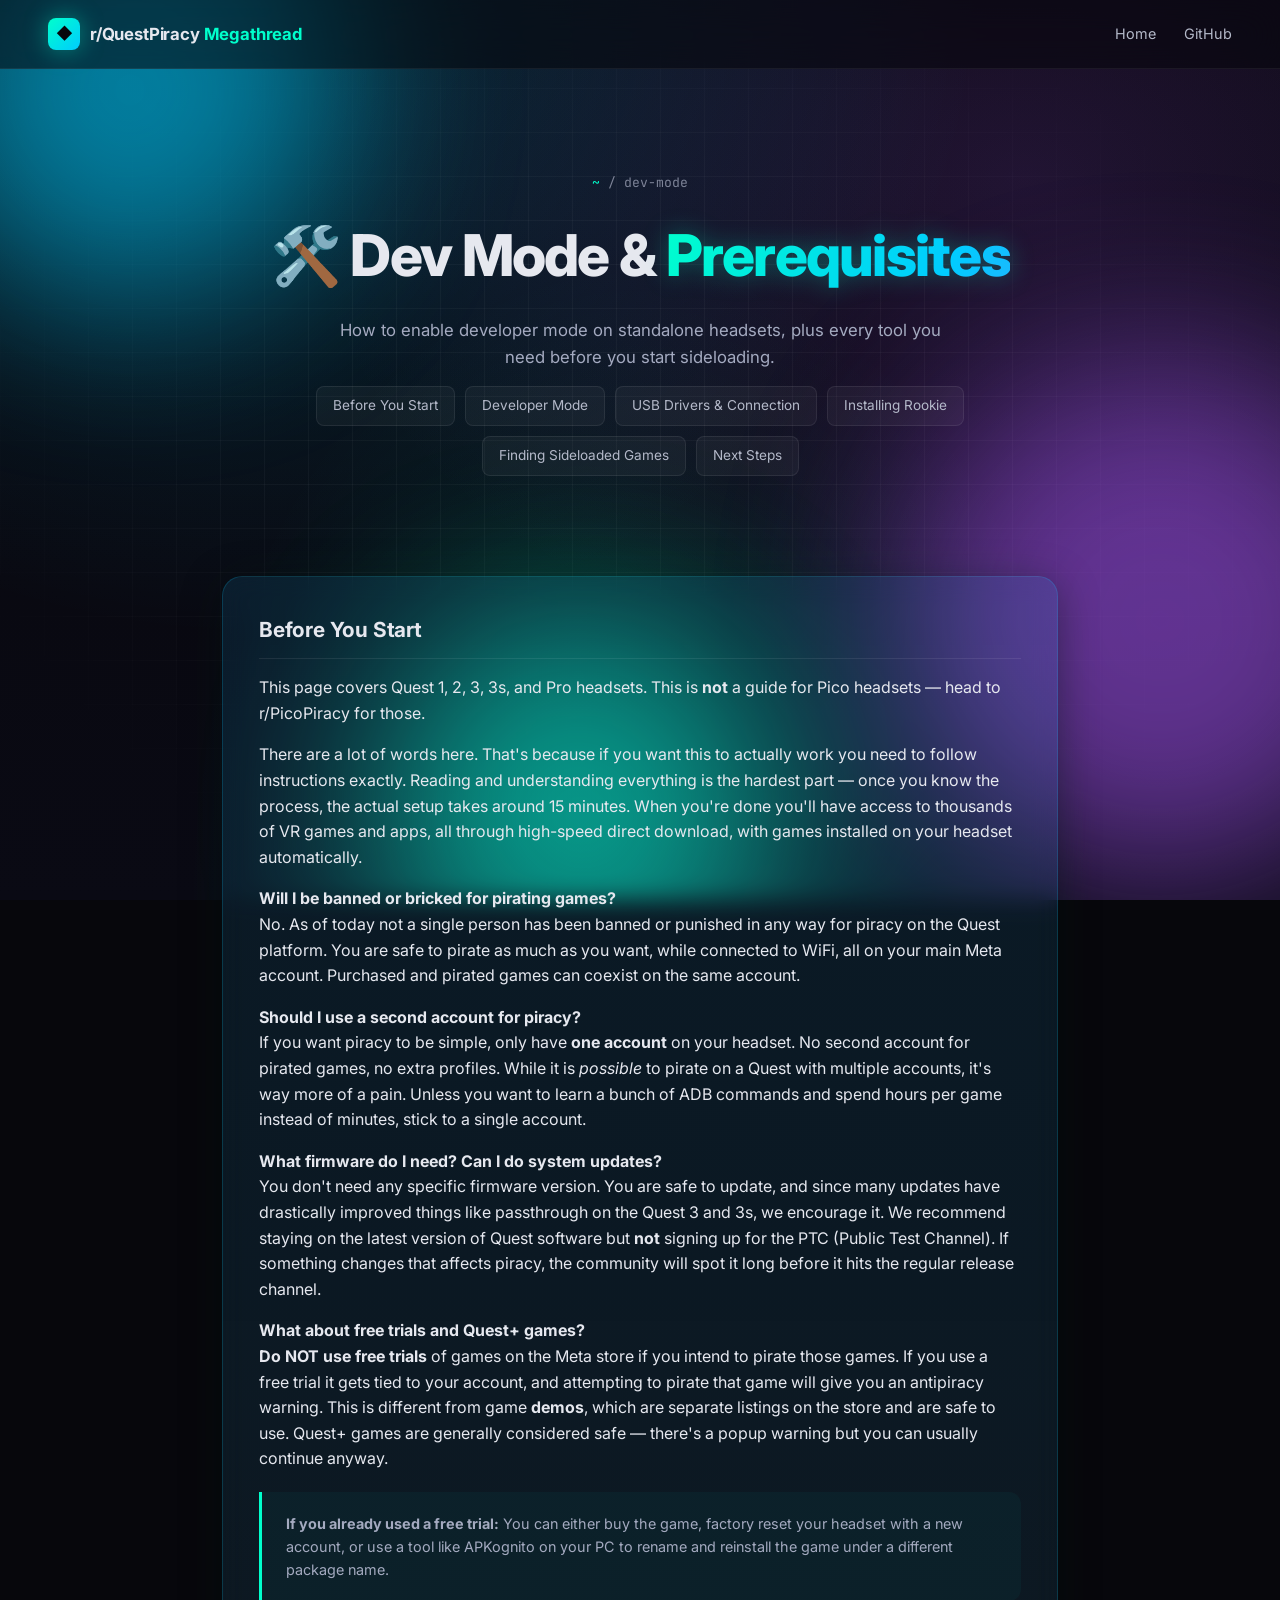
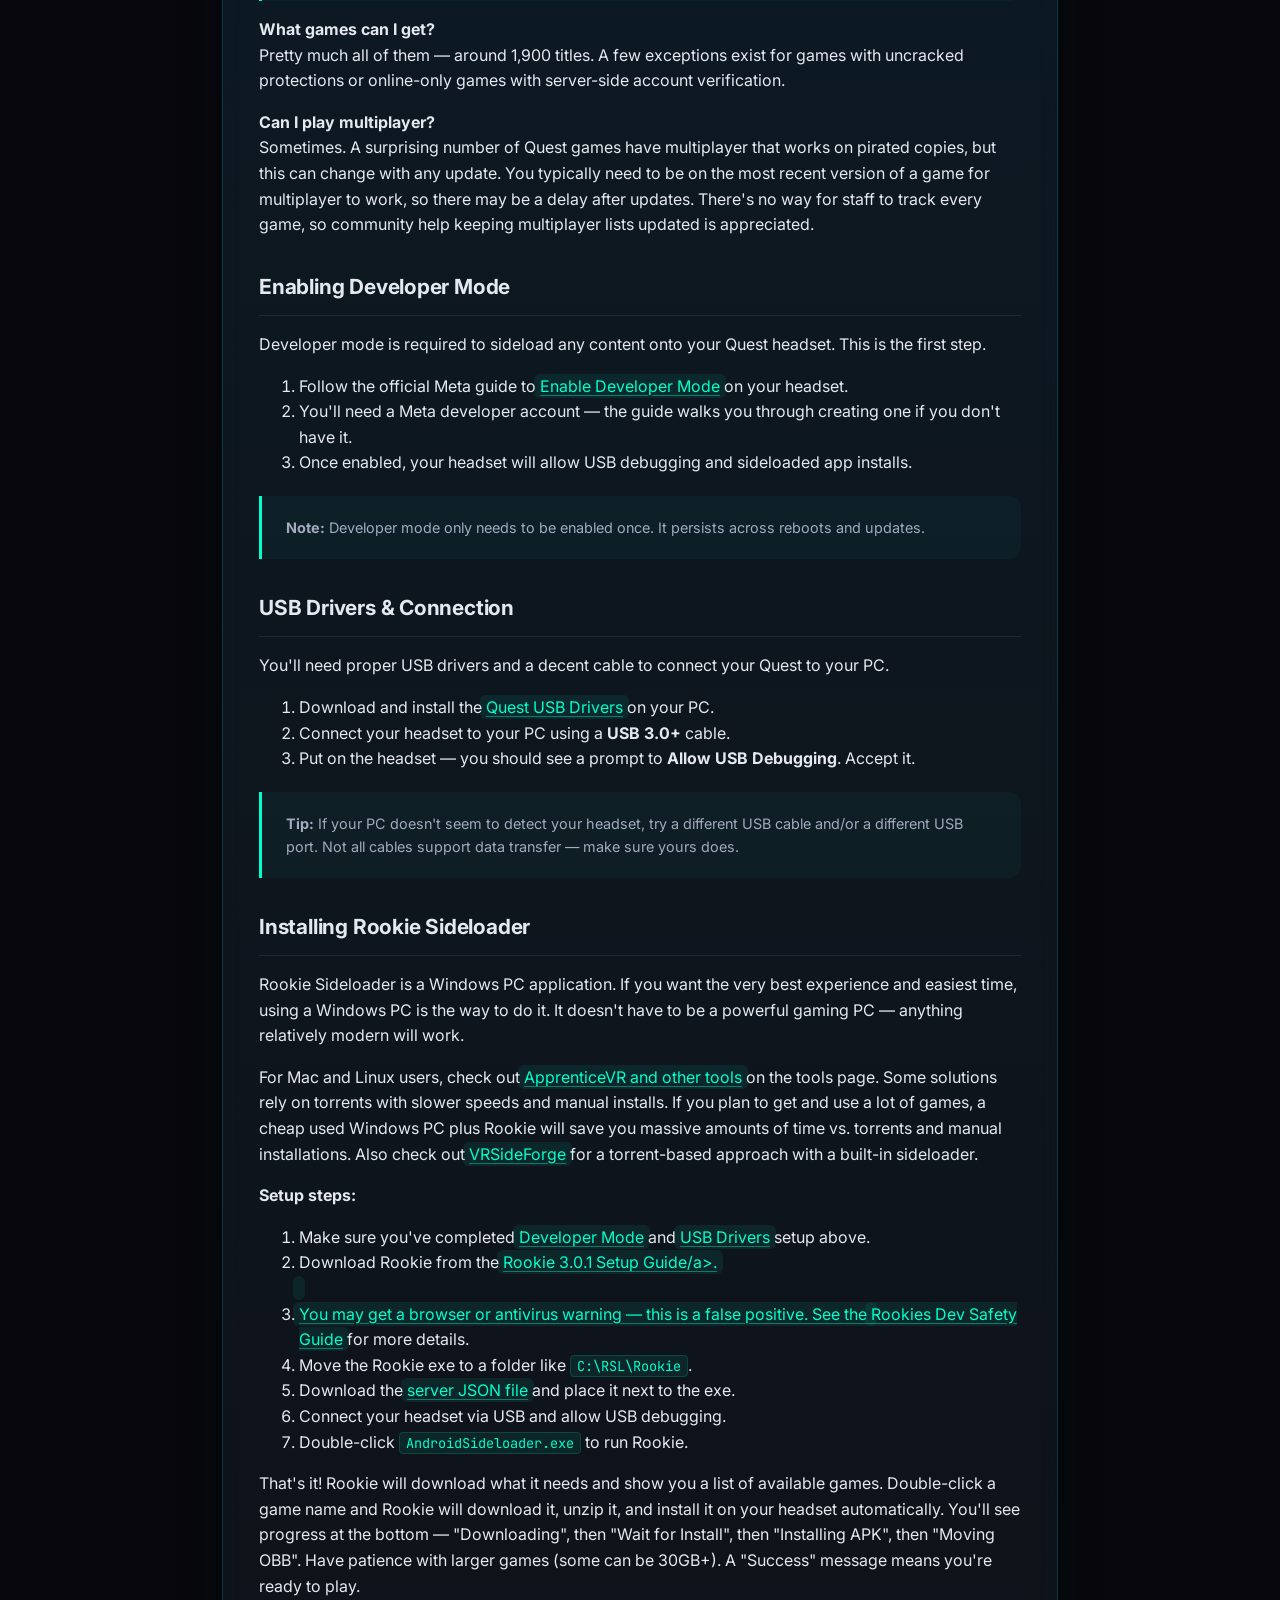
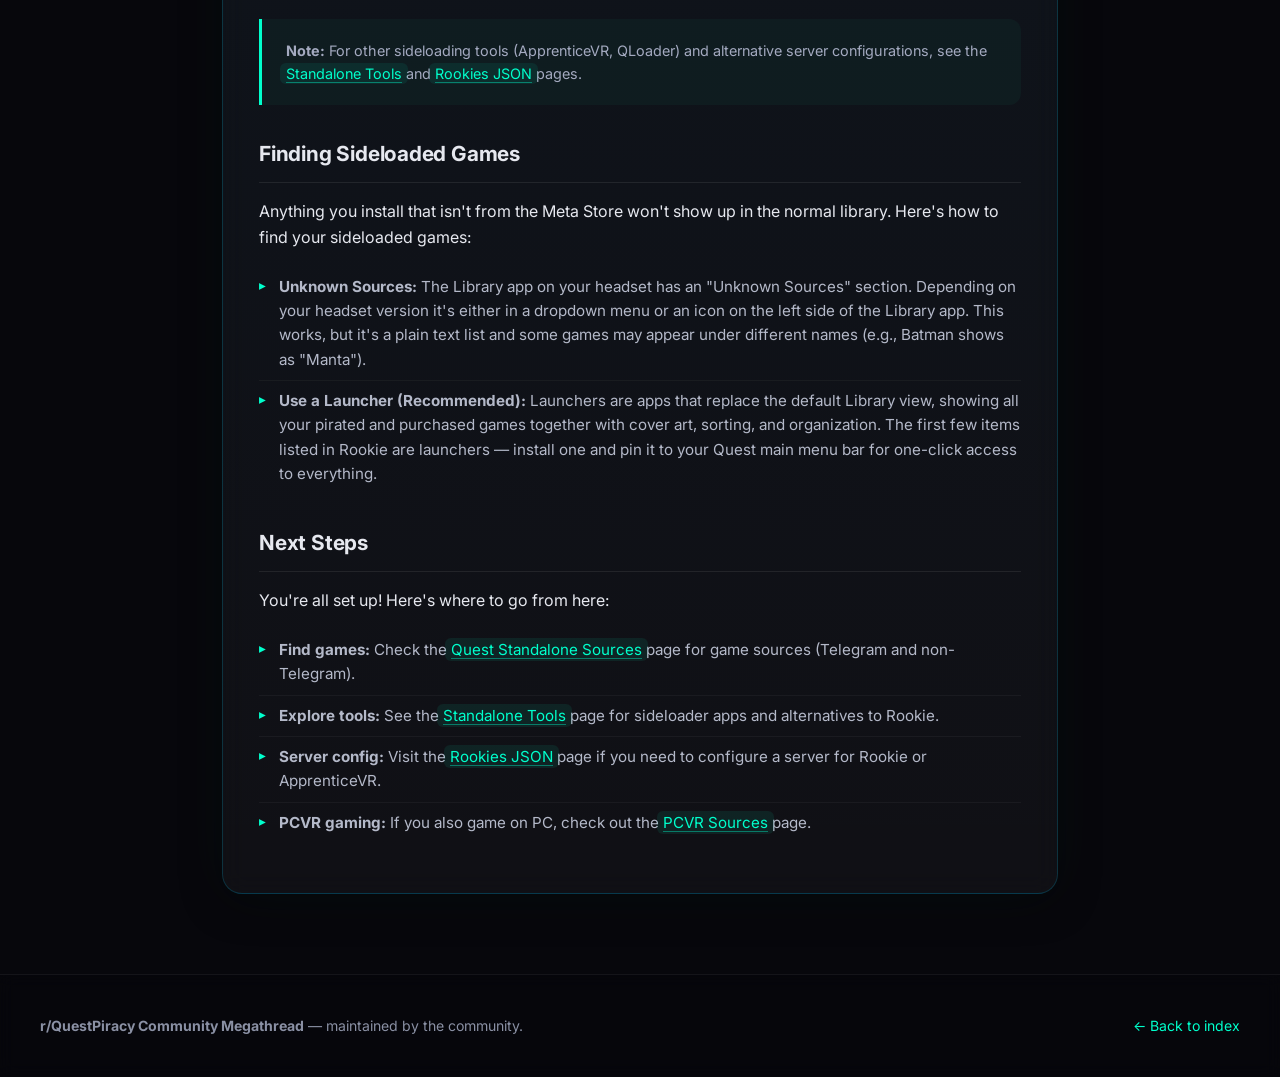
==== pages/dev-mode.html @ 746829e8 "Update download links and instructions for Rookie" ====
<!DOCTYPE html>
<html lang="en">
<head>
    <meta charset="UTF-8">
    <meta name="viewport" content="width=device-width, initial-scale=1.0">
    <title>Dev Mode &amp; Prerequisites · r/QuestPiracy Community Megathread</title>
    <link rel="icon" type="image/x-icon" href="../assets/images/favicon.ico">
    <link rel="apple-touch-icon" href="../assets/images/logo.png">
    <link href="https://fonts.googleapis.com/css2?family=Inter:wght@300;400;500;600;700;800&family=JetBrains+Mono:wght@400;600&display=swap" rel="stylesheet">
    <link rel="stylesheet" href="../assets/css/style.css">
</head>
<body>

<div class="bg-gradient"></div>
<div class="bg-grid"></div>
<div class="bg-orbs">
    <div class="orb orb-1"></div>
    <div class="orb orb-2"></div>
    <div class="orb orb-3"></div>
</div>

<nav class="navbar">
    <a href="../index.html" class="brand">
        <span class="brand-icon">◆</span>
        <span class="brand-text">r/QuestPiracy <span class="brand-accent">Megathread</span></span>
    </a>
    <div class="nav-links">
        <a href="../index.html">Home</a>
        <a href="https://github.com/KaladinDMP/QP-Megathread" target="_blank" rel="noopener">GitHub</a>
    </div>
</nav>

<header class="page-hero">
    <div class="breadcrumb"><a href="../index.html">~</a> / dev-mode</div>
    <h1>🛠️ Dev Mode &amp; <span class="gradient-text">Prerequisites</span></h1>
    <p>How to enable developer mode on standalone headsets, plus every tool you need before you start sideloading.</p>
    <div class="subnav">
        <a href="#before-you-start">Before You Start</a>
        <a href="#developer-mode">Developer Mode</a>
        <a href="#usb-drivers">USB Drivers &amp; Connection</a>
        <a href="#install-rookie">Installing Rookie</a>
        <a href="#finding-games">Finding Sideloaded Games</a>
        <a href="#next-steps">Next Steps</a>
    </div>
</header>

<div class="content-pill-wrap">
    <div class="content-pill">

        <section id="before-you-start">
            <h3>Before You Start</h3>

            <p>This page covers Quest 1, 2, 3, 3s, and Pro headsets. This is <strong>not</strong> a guide for Pico headsets &mdash; head to r/PicoPiracy for those.</p>

            <p>There are a lot of words here. That's because if you want this to actually work you need to follow instructions exactly. Reading and understanding everything is the hardest part &mdash; once you know the process, the actual setup takes around 15 minutes. When you're done you'll have access to thousands of VR games and apps, all through high-speed direct download, with games installed on your headset automatically.</p>

            <p><strong>Will I be banned or bricked for pirating games?</strong><br>
            No. As of today not a single person has been banned or punished in any way for piracy on the Quest platform. You are safe to pirate as much as you want, while connected to WiFi, all on your main Meta account. Purchased and pirated games can coexist on the same account.</p>

            <p><strong>Should I use a second account for piracy?</strong><br>
            If you want piracy to be simple, only have <strong>one account</strong> on your headset. No second account for pirated games, no extra profiles. While it is <em>possible</em> to pirate on a Quest with multiple accounts, it's way more of a pain. Unless you want to learn a bunch of ADB commands and spend hours per game instead of minutes, stick to a single account.</p>

            <p><strong>What firmware do I need? Can I do system updates?</strong><br>
            You don't need any specific firmware version. You are safe to update, and since many updates have drastically improved things like passthrough on the Quest 3 and 3s, we encourage it. We recommend staying on the latest version of Quest software but <strong>not</strong> signing up for the PTC (Public Test Channel). If something changes that affects piracy, the community will spot it long before it hits the regular release channel.</p>

            <p><strong>What about free trials and Quest+ games?</strong><br>
            <strong>Do NOT use free trials</strong> of games on the Meta store if you intend to pirate those games. If you use a free trial it gets tied to your account, and attempting to pirate that game will give you an antipiracy warning. This is different from game <strong>demos</strong>, which are separate listings on the store and are safe to use. Quest+ games are generally considered safe &mdash; there's a popup warning but you can usually continue anyway.</p>

            <blockquote>
                <p><strong>If you already used a free trial:</strong> You can either buy the game, factory reset your headset with a new account, or use a tool like APKognito on your PC to rename and reinstall the game under a different package name.</p>
            </blockquote>

            <p><strong>What games can I get?</strong><br>
            Pretty much all of them &mdash; around 1,900 titles. A few exceptions exist for games with uncracked protections or online-only games with server-side account verification.</p>

            <p><strong>Can I play multiplayer?</strong><br>
            Sometimes. A surprising number of Quest games have multiplayer that works on pirated copies, but this can change with any update. You typically need to be on the most recent version of a game for multiplayer to work, so there may be a delay after updates. There's no way for staff to track every game, so community help keeping multiplayer lists updated is appreciated.</p>
        </section>

        <section id="developer-mode">
            <h3>Enabling Developer Mode</h3>

            <p>Developer mode is required to sideload any content onto your Quest headset. This is the first step.</p>

            <ol>
                <li>Follow the official Meta guide to <a href="https://developers.meta.com/horizon/documentation/android-apps/enable-developer-mode/" target="_blank" rel="noopener">Enable Developer Mode</a> on your headset.</li>
                <li>You'll need a Meta developer account &mdash; the guide walks you through creating one if you don't have it.</li>
                <li>Once enabled, your headset will allow USB debugging and sideloaded app installs.</li>
            </ol>

            <blockquote>
                <p><strong>Note:</strong> Developer mode only needs to be enabled once. It persists across reboots and updates.</p>
            </blockquote>
        </section>

        <section id="usb-drivers">
            <h3>USB Drivers &amp; Connection</h3>

            <p>You'll need proper USB drivers and a decent cable to connect your Quest to your PC.</p>

            <ol>
                <li>Download and install the <a href="https://developers.meta.com/horizon/downloads/package/oculus-adb-drivers/" target="_blank" rel="noopener">Quest USB Drivers</a> on your PC.</li>
                <li>Connect your headset to your PC using a <strong>USB 3.0+</strong> cable.</li>
                <li>Put on the headset &mdash; you should see a prompt to <strong>Allow USB Debugging</strong>. Accept it.</li>
            </ol>

            <blockquote>
                <p><strong>Tip:</strong> If your PC doesn't seem to detect your headset, try a different USB cable and/or a different USB port. Not all cables support data transfer &mdash; make sure yours does.</p>
            </blockquote>
        </section>

        <section id="install-rookie">
            <h3>Installing Rookie Sideloader</h3>

            <p>Rookie Sideloader is a Windows PC application. If you want the very best experience and easiest time, using a Windows PC is the way to do it. It doesn't have to be a powerful gaming PC &mdash; anything relatively modern will work.</p>

            <p>For Mac and Linux users, check out <a href="tools.html#standalone">ApprenticeVR and other tools</a> on the tools page. Some solutions rely on torrents with slower speeds and manual installs. If you plan to get and use a lot of games, a cheap used Windows PC plus Rookie will save you massive amounts of time vs. torrents and manual installations. Also check out <a href="https://github.com/yGuilhermy/VRSideForge" target="_blank" rel="noopener">VRSideForge</a> for a torrent-based approach with a built-in sideloader.</p>

            <p><strong>Setup steps:</strong></p>

            <ol>
                <li>Make sure you've completed <a href="#developer-mode">Developer Mode</a> and <a href="#usb-drivers">USB Drivers</a> setup above.</li>
                <li>Download Rookie from the <a href="https://github.com/CrazyScamp/Rookie-Sideloader-Setup/raw/main/AndroidSideloader.exe" target="_blank" rel="noopener">Rookie 3.0.1 Setup Guide/a>.</li>
                <li>You may get a browser or antivirus warning &mdash; this is a false positive. See the <a href="https://www.reddit.com/r/QuestPiracy/comments/1h94dhs/clarification_regarding_rookies_malware_detection/" target="_blank" rel="noopener">Rookies Dev Safety Guide</a> for more details.</li>
                <li>Move the Rookie exe to a folder like <code>C:\RSL\Rookie</code>.</li>
                <li>Download the <a href="https://github.com/CrazyScamp/Rookie-3.0.1-Setup/releases/download/Rookie/vrp-public.json" target="_blank" rel="noopener">server JSON file</a> and place it next to the exe.</li>
                <li>Connect your headset via USB and allow USB debugging.</li>
                <li>Double-click <code>AndroidSideloader.exe</code> to run Rookie.</li>
            </ol>

            <p>That's it! Rookie will download what it needs and show you a list of available games. Double-click a game name and Rookie will download it, unzip it, and install it on your headset automatically. You'll see progress at the bottom &mdash; "Downloading", then "Wait for Install", then "Installing APK", then "Moving OBB". Have patience with larger games (some can be 30GB+). A "Success" message means you're ready to play.</p>

            <blockquote>
                <p><strong>Note:</strong> For other sideloading tools (ApprenticeVR, QLoader) and alternative server configurations, see the <a href="tools.html#standalone">Standalone Tools</a> and <a href="rookies-json.html">Rookies JSON</a> pages.</p>
            </blockquote>
        </section>

        <section id="finding-games">
            <h3>Finding Sideloaded Games</h3>

            <p>Anything you install that isn't from the Meta Store won't show up in the normal library. Here's how to find your sideloaded games:</p>

            <ul>
                <li><strong>Unknown Sources:</strong> The Library app on your headset has an "Unknown Sources" section. Depending on your headset version it's either in a dropdown menu or an icon on the left side of the Library app. This works, but it's a plain text list and some games may appear under different names (e.g., Batman shows as "Manta").</li>
                <li><strong>Use a Launcher (Recommended):</strong> Launchers are apps that replace the default Library view, showing all your pirated and purchased games together with cover art, sorting, and organization. The first few items listed in Rookie are launchers &mdash; install one and pin it to your Quest main menu bar for one-click access to everything.</li>
            </ul>
        </section>

        <section id="next-steps">
            <h3>Next Steps</h3>

            <p>You're all set up! Here's where to go from here:</p>

            <ul>
                <li><strong>Find games:</strong> Check the <a href="quest-standalone.html">Quest Standalone Sources</a> page for game sources (Telegram and non-Telegram).</li>
                <li><strong>Explore tools:</strong> See the <a href="tools.html#standalone">Standalone Tools</a> page for sideloader apps and alternatives to Rookie.</li>
                <li><strong>Server config:</strong> Visit the <a href="rookies-json.html">Rookies JSON</a> page if you need to configure a server for Rookie or ApprenticeVR.</li>
                <li><strong>PCVR gaming:</strong> If you also game on PC, check out the <a href="pcvr.html">PCVR Sources</a> page.</li>
            </ul>
        </section>

    </div>
</div>

<footer class="footer">
    <div class="footer-inner">
        <div><strong>r/QuestPiracy Community Megathread</strong> &mdash; maintained by the community.</div>
        <div class="footer-meta">
            <a href="../index.html">← Back to index</a>
        </div>
    </div>
</footer>

<script src="../assets/js/main.js"></script>
</body>
</html>
---- assets/css/style.css ----
/* ---------- Reset & base ---------- */
*,*::before,*::after { box-sizing: border-box; }
html { scroll-behavior: smooth; }
body {
    margin: 0;
    font-family: 'Inter', system-ui, -apple-system, sans-serif;
    background: #07070c;
    color: #e6e8ef;
    line-height: 1.6;
    overflow-x: hidden;
    min-height: 100vh;
}

code {
    font-family: 'JetBrains Mono', ui-monospace, monospace;
    background: rgba(0, 255, 204, 0.08);
    color: #00ffcc;
    padding: 1px 6px;
    border-radius: 4px;
    font-size: 0.85em;
    border: 1px solid rgba(0, 255, 204, 0.15);
}

a { color: inherit; text-decoration: none; }

/* ---------- Pulsing / glowing links ---------- */
.content-pill a,
.placeholder-box a,
.tg-note a,
.about-card a:not(.btn) {
    color: #00ffcc !important;
    text-decoration: underline;
    text-decoration-color: rgba(0, 255, 204, 0.4);
    text-underline-offset: 3px;
    position: relative;
    padding: 2px 6px;
    margin: -2px -6px;
    border-radius: 6px;
    background: rgba(0, 255, 204, 0.08);
    transition: all 0.3s ease;
    animation: link-glow 2.5s ease-in-out infinite;
}
.content-pill a:hover,
.placeholder-box a:hover,
.tg-note a:hover,
.about-card a:not(.btn):hover {
    color: #fff !important;
    text-decoration-color: #fff;
    background: rgba(0, 255, 204, 0.2);
    box-shadow: 0 0 20px rgba(0, 255, 204, 0.4), 0 0 40px rgba(0, 255, 204, 0.15);
    animation: none;
}
@keyframes link-glow {
    0%, 100% { box-shadow: 0 0 8px rgba(0, 255, 204, 0.2); }
    50%      { box-shadow: 0 0 18px rgba(0, 255, 204, 0.45), 0 0 36px rgba(0, 255, 204, 0.15); }
}

/* ---------- Background ---------- */
.bg-gradient {
    position: fixed;
    inset: 0;
    z-index: -3;
    background:
        radial-gradient(ellipse at 20% 0%, rgba(0, 204, 255, 0.18), transparent 50%),
        radial-gradient(ellipse at 80% 20%, rgba(168, 85, 247, 0.16), transparent 50%),
        radial-gradient(ellipse at 50% 100%, rgba(0, 255, 204, 0.14), transparent 50%),
        linear-gradient(180deg, #07070c 0%, #0a0a14 100%);
    animation: bg-shift 18s ease-in-out infinite alternate;
}

@keyframes bg-shift {
    0%   { background-position: 0% 0%, 100% 0%, 50% 100%, 0 0; }
    100% { background-position: 10% 10%, 90% 15%, 55% 95%, 0 0; }
}

.bg-grid {
    position: fixed;
    inset: 0;
    z-index: -2;
    background-image:
        linear-gradient(rgba(255,255,255,0.035) 1px, transparent 1px),
        linear-gradient(90deg, rgba(255,255,255,0.035) 1px, transparent 1px);
    background-size: 44px 44px;
    mask-image: radial-gradient(ellipse at center, black 40%, transparent 80%);
    -webkit-mask-image: radial-gradient(ellipse at center, black 40%, transparent 80%);
}

.bg-orbs { position: fixed; inset: 0; z-index: -1; pointer-events: none; overflow: hidden; }
.orb {
    position: absolute;
    border-radius: 50%;
    filter: blur(90px);
    opacity: 0.55;
    will-change: transform;
}
.orb-1 { width: 420px; height: 420px; top: -120px; left: -80px; background: #00ccff; animation: float 14s ease-in-out infinite; }
.orb-2 { width: 520px; height: 520px; top: 40%;    right: -140px; background: #a855f7; animation: float 17s ease-in-out infinite reverse; }
.orb-3 { width: 380px; height: 380px; bottom: -100px; left: 30%;  background: #00ffcc; animation: float 20s ease-in-out infinite; }

@keyframes float {
    0%,100% { transform: translate(0,0) scale(1); }
    50%     { transform: translate(40px,-30px) scale(1.08); }
}

/* ---------- Navbar ---------- */
.navbar {
    position: sticky;
    top: 0;
    z-index: 50;
    display: flex;
    align-items: center;
    justify-content: space-between;
    padding: 18px 48px;
    backdrop-filter: blur(18px);
    -webkit-backdrop-filter: blur(18px);
    background: rgba(7, 7, 12, 0.55);
    border-bottom: 1px solid rgba(255,255,255,0.06);
    animation: slide-down 0.8s ease-out;
}

@keyframes slide-down {
    from { transform: translateY(-100%); opacity: 0; }
    to   { transform: translateY(0);     opacity: 1; }
}

.brand {
    display: flex;
    align-items: center;
    gap: 10px;
    font-weight: 700;
    font-size: 1.05rem;
    letter-spacing: -0.01em;
}
.brand-icon {
    display: inline-flex;
    align-items: center;
    justify-content: center;
    width: 32px; height: 32px;
    background: linear-gradient(135deg, #00ffcc, #00ccff);
    color: #07070c;
    border-radius: 8px;
    font-size: 16px;
    box-shadow: 0 0 24px rgba(0, 255, 204, 0.4);
    animation: spin-slow 12s linear infinite;
}
@keyframes spin-slow { from { transform: rotate(0deg); } to { transform: rotate(360deg); } }

/* Hero logo (big, centred, floating above the title) */
.hero-logo-wrap {
    display: flex;
    justify-content: center;
    margin-bottom: 28px;
    animation: fade-up 1s ease-out;
}
.hero-logo {
    width: clamp(110px, 18vw, 160px);
    height: auto;
    object-fit: contain;
    filter:
        drop-shadow(0 0 32px rgba(0, 255, 204, 0.35))
        drop-shadow(0 12px 40px rgba(0, 0, 0, 0.5));
    animation: hero-float 6s ease-in-out infinite;
    transition: transform 0.5s ease, filter 0.5s ease;
}
.hero-logo:hover {
    transform: scale(1.06) rotate(-2deg);
    filter:
        drop-shadow(0 0 48px rgba(0, 255, 204, 0.55))
        drop-shadow(0 16px 48px rgba(0, 0, 0, 0.55));
}
@keyframes hero-float {
    0%,100% { transform: translateY(0); }
    50%     { transform: translateY(-10px); }
}

.brand-accent { color: #00ffcc; }

.nav-links { display: flex; gap: 28px; }
.nav-links a {
    font-size: 0.9rem;
    color: #b4b9c9;
    position: relative;
    transition: color 0.25s ease;
}
.nav-links a::after {
    content: '';
    position: absolute;
    left: 0; bottom: -4px;
    width: 0; height: 2px;
    background: linear-gradient(90deg, #00ffcc, #00ccff);
    transition: width 0.3s ease;
}
.nav-links a:hover { color: #fff; }
.nav-links a:hover::after { width: 100%; }

/* ---------- Hero ---------- */
.hero {
    max-width: 1040px;
    margin: 0 auto;
    padding: 120px 32px 80px;
    text-align: center;
    animation: fade-up 1s ease-out;
}

@keyframes fade-up {
    from { opacity: 0; transform: translateY(30px); }
    to   { opacity: 1; transform: translateY(0); }
}

.hero-badge {
    display: inline-flex;
    align-items: center;
    gap: 10px;
    padding: 8px 18px;
    border: 1px solid rgba(0, 255, 204, 0.25);
    border-radius: 999px;
    font-size: 0.82rem;
    color: #b4b9c9;
    background: rgba(0, 255, 204, 0.05);
    margin-bottom: 28px;
    backdrop-filter: blur(10px);
}
.pulse-dot {
    width: 8px; height: 8px;
    border-radius: 50%;
    background: #00ffcc;
    box-shadow: 0 0 0 0 rgba(0, 255, 204, 0.7);
    animation: pulse 2s infinite;
}
@keyframes pulse {
    0%   { box-shadow: 0 0 0 0   rgba(0, 255, 204, 0.7); }
    70%  { box-shadow: 0 0 0 12px rgba(0, 255, 204, 0); }
    100% { box-shadow: 0 0 0 0   rgba(0, 255, 204, 0); }
}

.hero-title {
    font-size: clamp(2.6rem, 6vw, 4.8rem);
    font-weight: 800;
    letter-spacing: -0.035em;
    line-height: 1.05;
    margin: 0 0 22px;
}
.gradient-text {
    background: linear-gradient(120deg, #00ffcc 0%, #00ccff 40%, #a855f7 100%);
    background-size: 200% 200%;
    -webkit-background-clip: text;
    background-clip: text;
    color: transparent;
    animation: gradient-shift 6s ease-in-out infinite;
    filter: drop-shadow(0 0 12px rgba(0, 255, 204, 0.3));
}
@keyframes gradient-shift {
    0%,100% { background-position: 0% 50%; }
    50%     { background-position: 100% 50%; }
}

.hero-sub {
    font-size: 1.15rem;
    color: #a4aac0;
    max-width: 640px;
    margin: 0 auto 36px;
}

.hero-cta {
    display: flex;
    gap: 14px;
    justify-content: center;
    flex-wrap: wrap;
    margin-bottom: 64px;
}

.btn {
    display: inline-flex;
    align-items: center;
    gap: 8px;
    padding: 14px 28px;
    border-radius: 10px;
    font-weight: 600;
    font-size: 0.95rem;
    transition: transform 0.25s ease, box-shadow 0.25s ease, background 0.25s ease;
    cursor: pointer;
    border: 1px solid transparent;
}
.btn-primary {
    background: linear-gradient(135deg, #00ffcc, #00ccff);
    color: #07070c;
    box-shadow: 0 10px 30px -10px rgba(0, 255, 204, 0.5);
}
.btn-primary:hover { transform: translateY(-2px); box-shadow: 0 18px 44px -10px rgba(0, 255, 204, 0.65); }
.btn-ghost {
    background: rgba(255,255,255,0.04);
    color: #e6e8ef;
    border-color: rgba(255,255,255,0.12);
    backdrop-filter: blur(10px);
}
.btn-ghost:hover { background: rgba(255,255,255,0.08); transform: translateY(-2px); }

.hero-stats {
    display: flex;
    justify-content: center;
    gap: 52px;
    flex-wrap: wrap;
}
.stat-num {
    font-size: 2.2rem;
    font-weight: 800;
    background: linear-gradient(120deg, #00ffcc, #00ccff);
    -webkit-background-clip: text;
    background-clip: text;
    color: transparent;
}
.stat-label {
    font-size: 0.8rem;
    color: #7e8498;
    text-transform: uppercase;
    letter-spacing: 0.12em;
}

/* ---------- Sections ---------- */
.section {
    max-width: 1200px;
    margin: 0 auto;
    padding: 80px 32px;
}
.section-head { text-align: center; margin-bottom: 56px; }
.section-kicker {
    font-family: 'JetBrains Mono', monospace;
    color: #00ffcc;
    font-size: 0.85rem;
    letter-spacing: 0.1em;
    margin-bottom: 10px;
}
.section-title {
    font-size: clamp(1.8rem, 3.5vw, 2.6rem);
    font-weight: 700;
    letter-spacing: -0.02em;
    margin: 0 0 10px;
}
.section-sub {
    color: #a4aac0;
    max-width: 580px;
    margin: 0 auto;
}

/* ---------- Card grid ---------- */
.card-grid {
    display: grid;
    grid-template-columns: repeat(auto-fit, minmax(300px, 1fr));
    gap: 24px;
}

.card {
    position: relative;
    padding: 32px 28px 28px;
    border-radius: 18px;
    background: linear-gradient(180deg, rgba(255,255,255,0.04), rgba(255,255,255,0.015));
    border: 1px solid rgba(255,255,255,0.08);
    overflow: hidden;
    transition: transform 0.4s cubic-bezier(.2,.8,.2,1), border-color 0.3s ease;
    opacity: 0;
    transform: translateY(24px);
    animation: card-in 0.7s cubic-bezier(.2,.8,.2,1) forwards;
    animation-delay: calc(var(--i, 1) * 80ms);
    backdrop-filter: blur(12px);
}
@keyframes card-in { to { opacity: 1; transform: translateY(0); } }

.card::before {
    content: '';
    position: absolute;
    inset: 0;
    padding: 1px;
    border-radius: inherit;
    background: linear-gradient(135deg, rgba(0,255,204,0.4), transparent 40%, rgba(168,85,247,0.4));
    -webkit-mask: linear-gradient(#fff 0 0) content-box, linear-gradient(#fff 0 0);
    mask: linear-gradient(#fff 0 0) content-box, linear-gradient(#fff 0 0);
    -webkit-mask-composite: xor;
    mask-composite: exclude;
    opacity: 0;
    transition: opacity 0.3s ease;
    pointer-events: none;
}
.card:hover { transform: translateY(-6px); }
.card:hover::before { opacity: 1; }

.card-glow {
    position: absolute;
    top: -60%; left: -60%;
    width: 220%; height: 220%;
    background: radial-gradient(circle, rgba(0, 255, 204, 0.12), transparent 40%);
    opacity: 0;
    transition: opacity 0.4s ease;
    pointer-events: none;
}
.card:hover .card-glow { opacity: 1; }

.card-icon {
    font-size: 2rem;
    margin-bottom: 18px;
    display: inline-flex;
    align-items: center;
    justify-content: center;
    width: 54px; height: 54px;
    border-radius: 12px;
    background: rgba(0, 255, 204, 0.08);
    border: 1px solid rgba(0, 255, 204, 0.18);
    transition: transform 0.4s ease;
}
.card:hover .card-icon { transform: rotate(-5deg) scale(1.05); }

.card-tag {
    position: absolute;
    top: 22px; right: 22px;
    font-family: 'JetBrains Mono', monospace;
    font-size: 0.75rem;
    color: #7e8498;
    padding: 4px 10px;
    border: 1px solid rgba(255,255,255,0.08);
    border-radius: 6px;
}

.card-title {
    font-size: 1.2rem;
    font-weight: 700;
    margin: 0 0 8px;
    letter-spacing: -0.01em;
}
.card-desc {
    color: #a4aac0;
    font-size: 0.93rem;
    margin: 0 0 22px;
    min-height: 46px;
}
.card-cta {
    font-size: 0.85rem;
    font-weight: 600;
    color: #00ffcc;
    display: inline-flex;
    align-items: center;
    gap: 6px;
}
.arrow { transition: transform 0.3s ease; display: inline-block; }
.card:hover .arrow { transform: translateX(5px); }

/* ---------- About ---------- */
.about-wrap { display: flex; justify-content: center; }
.about-card {
    max-width: 780px;
    padding: 44px 40px;
    border-radius: 20px;
    background: linear-gradient(180deg, rgba(255,255,255,0.04), rgba(255,255,255,0.015));
    border: 1px solid rgba(255,255,255,0.08);
    backdrop-filter: blur(12px);
}
.about-card p { color: #b4b9c9; margin: 12px 0; }
.about-actions { display: flex; gap: 12px; flex-wrap: wrap; margin-top: 24px; }

/* ---------- Footer ---------- */
.footer {
    margin-top: 80px;
    padding: 40px 32px;
    border-top: 1px solid rgba(255,255,255,0.06);
    background: rgba(7,7,12,0.4);
    backdrop-filter: blur(8px);
}
.footer-inner {
    max-width: 1200px;
    margin: 0 auto;
    display: flex;
    justify-content: space-between;
    gap: 20px;
    flex-wrap: wrap;
    color: #8a90a4;
    font-size: 0.88rem;
}
.footer-meta { display: flex; gap: 10px; }
.footer-meta a { color: #00ffcc; }
.footer-meta a:hover { text-decoration: underline; }

/* ---------- Page template (subpages) ---------- */
.page-hero {
    max-width: 900px;
    margin: 0 auto;
    padding: 100px 32px 40px;
    text-align: center;
    animation: fade-up 0.8s ease-out;
}
.page-hero h1 {
    font-size: clamp(2.2rem, 5vw, 3.6rem);
    font-weight: 800;
    letter-spacing: -0.03em;
    margin: 14px 0 16px;
    animation: title-glow 3s ease-in-out infinite;
}
@keyframes title-glow {
    0%, 100% { text-shadow: 0 0 10px rgba(0, 255, 204, 0.15), 0 0 30px rgba(0, 255, 204, 0.05); }
    50%      { text-shadow: 0 0 20px rgba(0, 255, 204, 0.4), 0 0 50px rgba(0, 255, 204, 0.15), 0 0 80px rgba(168, 85, 247, 0.1); }
}
.page-hero p { color: #a4aac0; max-width: 640px; margin: 0 auto; font-size: 1.05rem; }

.breadcrumb {
    display: inline-flex;
    gap: 8px;
    font-size: 0.82rem;
    color: #7e8498;
    font-family: 'JetBrains Mono', monospace;
}
.breadcrumb a { color: #00ffcc; }
.breadcrumb a:hover { text-decoration: underline; }

.placeholder {
    max-width: 900px;
    margin: 20px auto 80px;
    padding: 0 32px;
}
.placeholder-box {
    border: 1px dashed rgba(255,255,255,0.14);
    border-radius: 16px;
    padding: 48px 32px;
    text-align: center;
    background: rgba(255,255,255,0.02);
    color: #8a90a4;
}
.placeholder-box strong { color: #e6e8ef; display: block; margin-bottom: 8px; font-size: 1.1rem; }

.subnav {
    display: flex;
    gap: 10px;
    flex-wrap: wrap;
    justify-content: center;
    margin: 16px 0 40px;
}
.subnav a {
    padding: 8px 16px;
    border-radius: 8px;
    font-size: 0.85rem;
    background: rgba(255,255,255,0.04);
    border: 1px solid rgba(255,255,255,0.08);
    color: #b4b9c9;
    transition: all 0.25s ease;
}
.subnav a:hover { background: rgba(0,255,204,0.08); border-color: rgba(0,255,204,0.3); color: #fff; }

/* ---------- Telegram link-out card (rookies page) ---------- */
.tg-wrap {
    max-width: 760px;
    margin: 20px auto 60px;
    padding: 0 32px;
}
.tg-embed {
    border-radius: 16px;
    overflow: hidden;
    animation: fade-up 0.8s ease-out;
}
.tg-note {
    text-align: center;
    color: #7e8498;
    font-size: 0.88rem;
    margin-top: 16px;
}

/* ---------- Content pill (centred card, left-aligned text) ---------- */
.content-pill-wrap {
    max-width: 900px;
    margin: 20px auto 80px;
    padding: 0 32px;
    display: flex;
    justify-content: center;
}
.content-pill {
    width: 100%;
    padding: 48px 44px;
    border-radius: 24px;
    background:
        linear-gradient(180deg, rgba(255,255,255,0.06), rgba(255,255,255,0.02)),
        rgba(10, 10, 22, 0.85);
    border: 1px solid rgba(255,255,255,0.12);
    backdrop-filter: blur(20px);
    -webkit-backdrop-filter: blur(20px);
    text-align: left;
    animation: fade-up 0.8s ease-out;
    position: relative;
    padding: 36px 36px 32px;
    border-radius: 20px;
    background:
        linear-gradient(180deg, rgba(0, 136, 204, 0.12), rgba(255,255,255,0.02)),
        rgba(255,255,255,0.02);
    border: 1px solid rgba(0, 204, 255, 0.18);
    backdrop-filter: blur(12px);
    overflow: hidden;
    box-shadow: 0 8px 40px rgba(0, 0, 0, 0.4), 0 0 60px rgba(0, 255, 204, 0.04);
    animation: fade-up 0.8s ease-out;
}
.tg-card::before {
    content: '';
    position: absolute;
    inset: -1px;
    border-radius: inherit;
    padding: 1px;
    background: linear-gradient(135deg, rgba(0, 204, 255, 0.55), transparent 60%);
    -webkit-mask: linear-gradient(#fff 0 0) content-box, linear-gradient(#fff 0 0);
    mask: linear-gradient(#fff 0 0) content-box, linear-gradient(#fff 0 0);
    -webkit-mask-composite: xor;
    mask-composite: exclude;
    pointer-events: none;
}
.tg-card-head {
    display: flex;
    align-items: center;
    gap: 16px;
    margin-bottom: 18px;
}
.tg-avatar {
    width: 56px;
    height: 56px;
    border-radius: 14px;
    background: linear-gradient(135deg, #0088cc, #00ccff);
    display: inline-flex;
    align-items: center;
    justify-content: center;
    font-size: 1.6rem;
    box-shadow: 0 0 28px rgba(0, 204, 255, 0.35);
}
.tg-card-title {
    font-weight: 700;
    font-size: 1.2rem;
    letter-spacing: -0.01em;
}
.tg-card-sub {
    font-size: 0.85rem;
    color: #8a90a4;
}
.tg-card-desc {
    color: #b4b9c9;
    font-size: 0.95rem;
    margin: 0 0 24px;
}
.tg-card-actions {
    display: flex;
    gap: 12px;
    flex-wrap: wrap;
}

/* Content inside pills — sections, lists, blockquotes */
.content-pill section {
    margin-bottom: 32px;
}
.content-pill section:last-child { margin-bottom: 0; }
.content-pill h3 {
    font-size: 1.3rem;
    font-weight: 700;
    letter-spacing: -0.01em;
    margin: 0 0 16px;
    color: #e6e8ef;
    padding-bottom: 12px;
    border-bottom: 1px solid rgba(255,255,255,0.08);
}
.content-pill ul {
    list-style: none;
    padding: 0;
    margin: 0 0 18px;
}
.content-pill ul li {
    position: relative;
    padding: 8px 0 8px 20px;
    color: #b4b9c9;
    font-size: 0.95rem;
    line-height: 1.6;
    border-bottom: 1px solid rgba(255,255,255,0.04);
}
.content-pill ul li:last-child { border-bottom: none; }
.content-pill ul li::before {
    content: '▸';
    position: absolute;
    left: 0;
    color: #00ffcc;
    font-size: 0.85rem;
}
.content-pill blockquote {
    margin: 20px 0 0;
    padding: 20px 24px;
    border-left: 3px solid #00ffcc;
    border-radius: 0 12px 12px 0;
    background: rgba(0, 255, 204, 0.04);
}
.content-pill blockquote p {
    margin: 0;
    color: #a4aac0;
    font-size: 0.9rem;
}

/* ---------- Responsive ---------- */
@media (max-width: 720px) {
    .navbar { padding: 14px 20px; }
    .nav-links { gap: 18px; }
    .nav-links a:nth-child(1) { display: none; }
    .hero { padding: 80px 20px 60px; }
    .hero-stats { gap: 36px; }
    .section { padding: 60px 20px; }
    .about-card { padding: 32px 24px; }
}

@media (prefers-reduced-motion: reduce) {
    *, *::before, *::after {
        animation-duration: 0.01ms !important;
        animation-iteration-count: 1 !important;
        transition-duration: 0.01ms !important;
    }
}
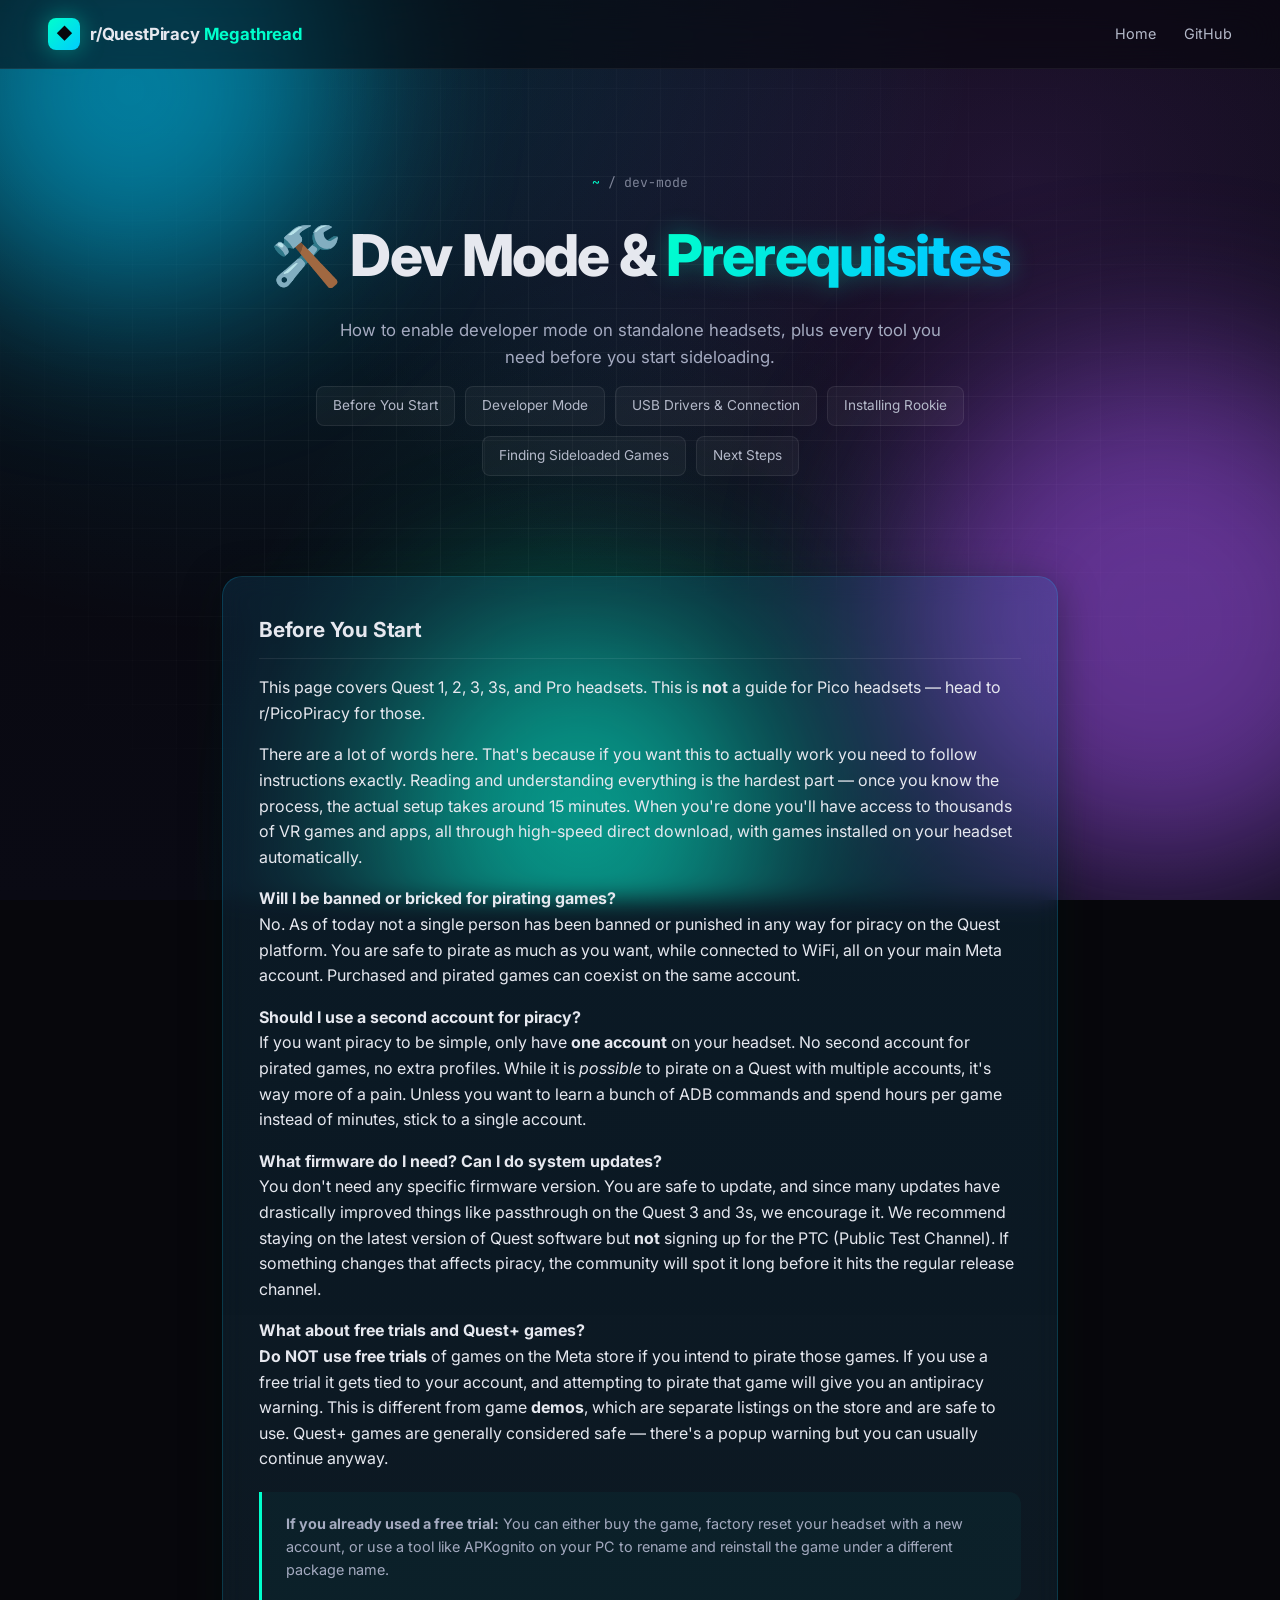
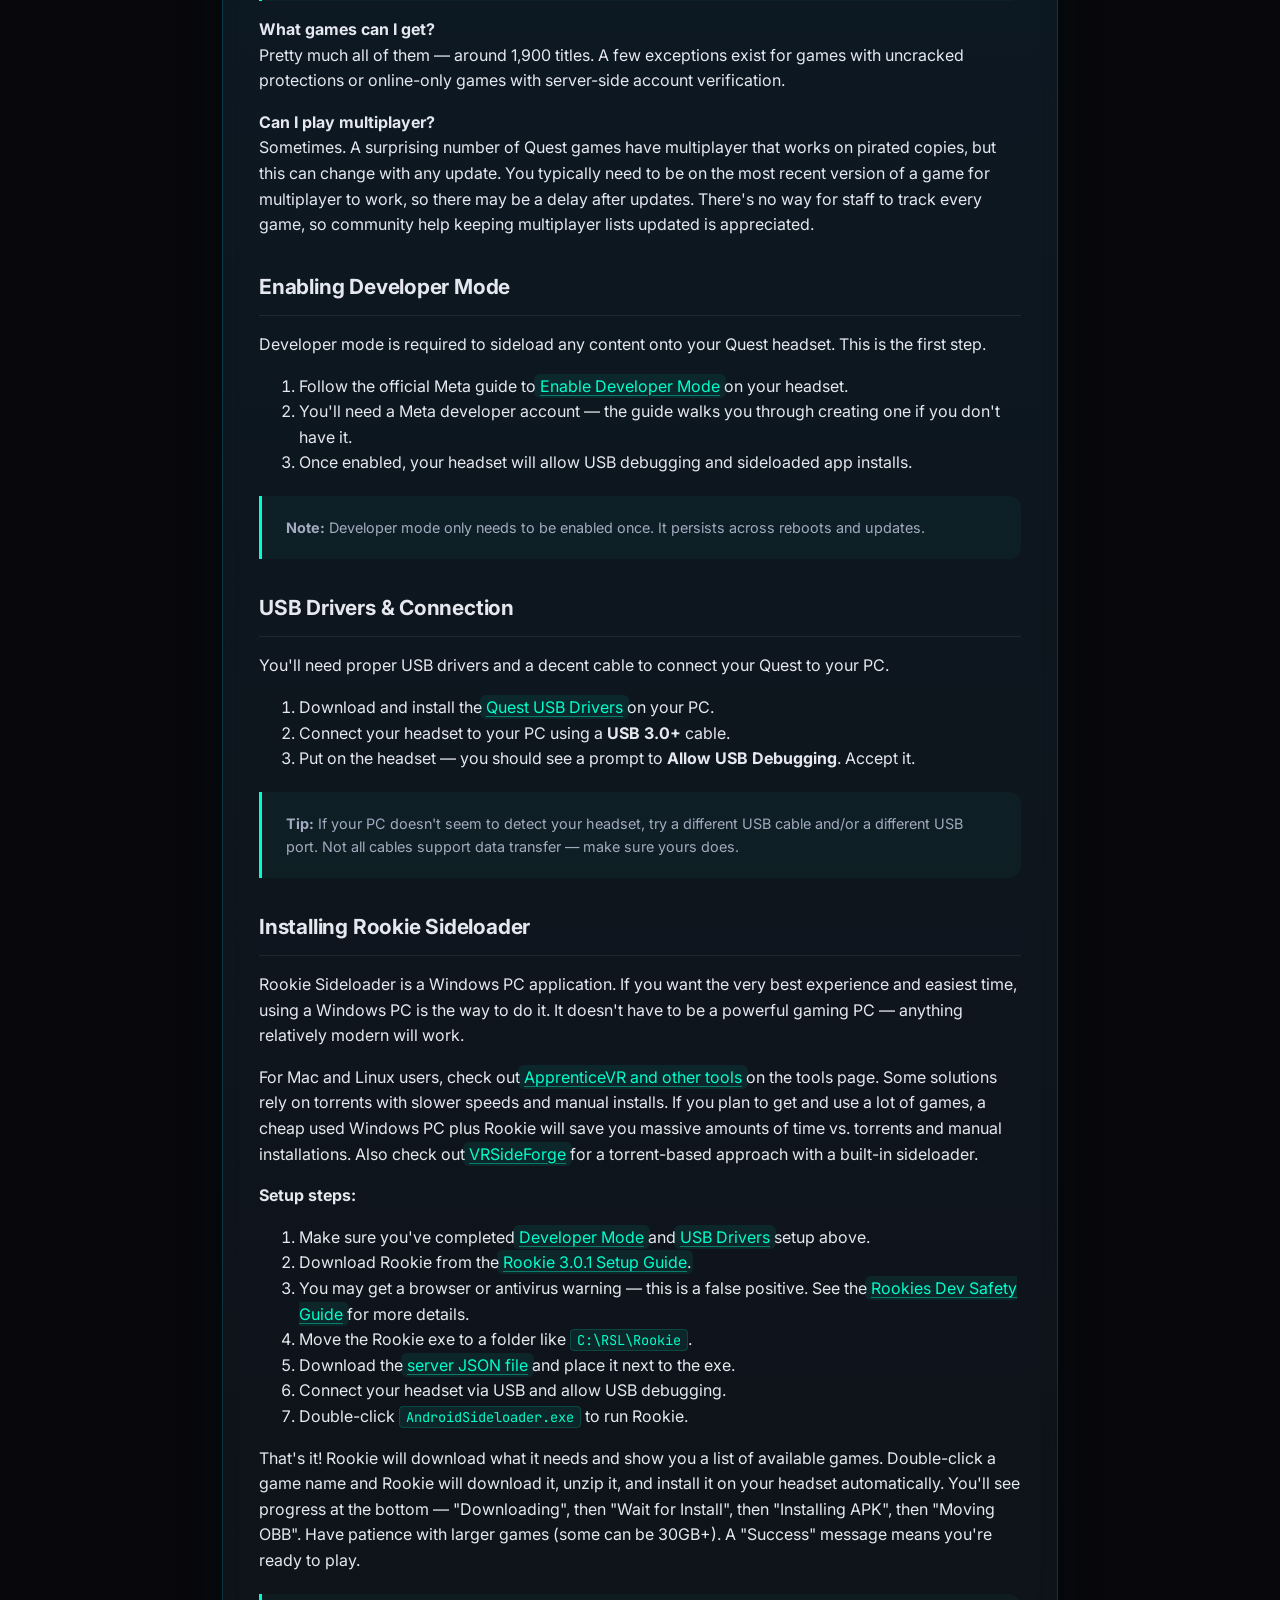
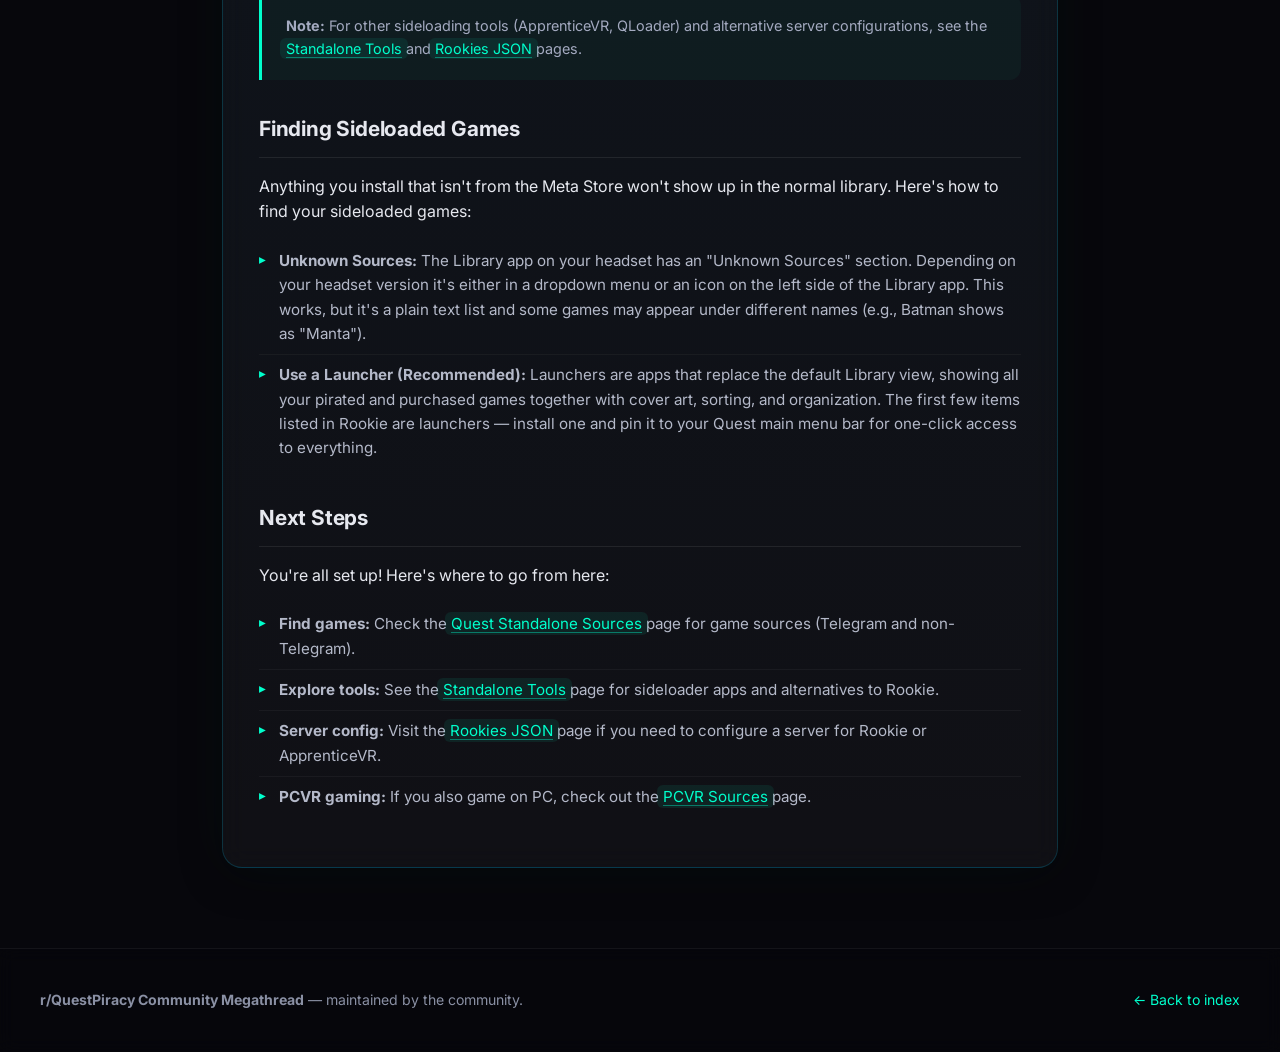
==== commit 50a07004: "Fix HTML link tag in Rookie setup instructions" ====
--- a/pages/dev-mode.html
+++ b/pages/dev-mode.html
@@ -120,7 +120,7 @@
 
             <ol>
                 <li>Make sure you've completed <a href="#developer-mode">Developer Mode</a> and <a href="#usb-drivers">USB Drivers</a> setup above.</li>
-                <li>Download Rookie from the <a href="https://github.com/CrazyScamp/Rookie-Sideloader-Setup/raw/main/AndroidSideloader.exe" target="_blank" rel="noopener">Rookie 3.0.1 Setup Guide/a>.</li>
+                <li>Download Rookie from the <a href="https://github.com/CrazyScamp/Rookie-Sideloader-Setup/raw/main/AndroidSideloader.exe" target="_blank" rel="noopener">Rookie 3.0.1 Setup Guide</a>.</li>
                 <li>You may get a browser or antivirus warning &mdash; this is a false positive. See the <a href="https://www.reddit.com/r/QuestPiracy/comments/1h94dhs/clarification_regarding_rookies_malware_detection/" target="_blank" rel="noopener">Rookies Dev Safety Guide</a> for more details.</li>
                 <li>Move the Rookie exe to a folder like <code>C:\RSL\Rookie</code>.</li>
                 <li>Download the <a href="https://github.com/CrazyScamp/Rookie-3.0.1-Setup/releases/download/Rookie/vrp-public.json" target="_blank" rel="noopener">server JSON file</a> and place it next to the exe.</li>
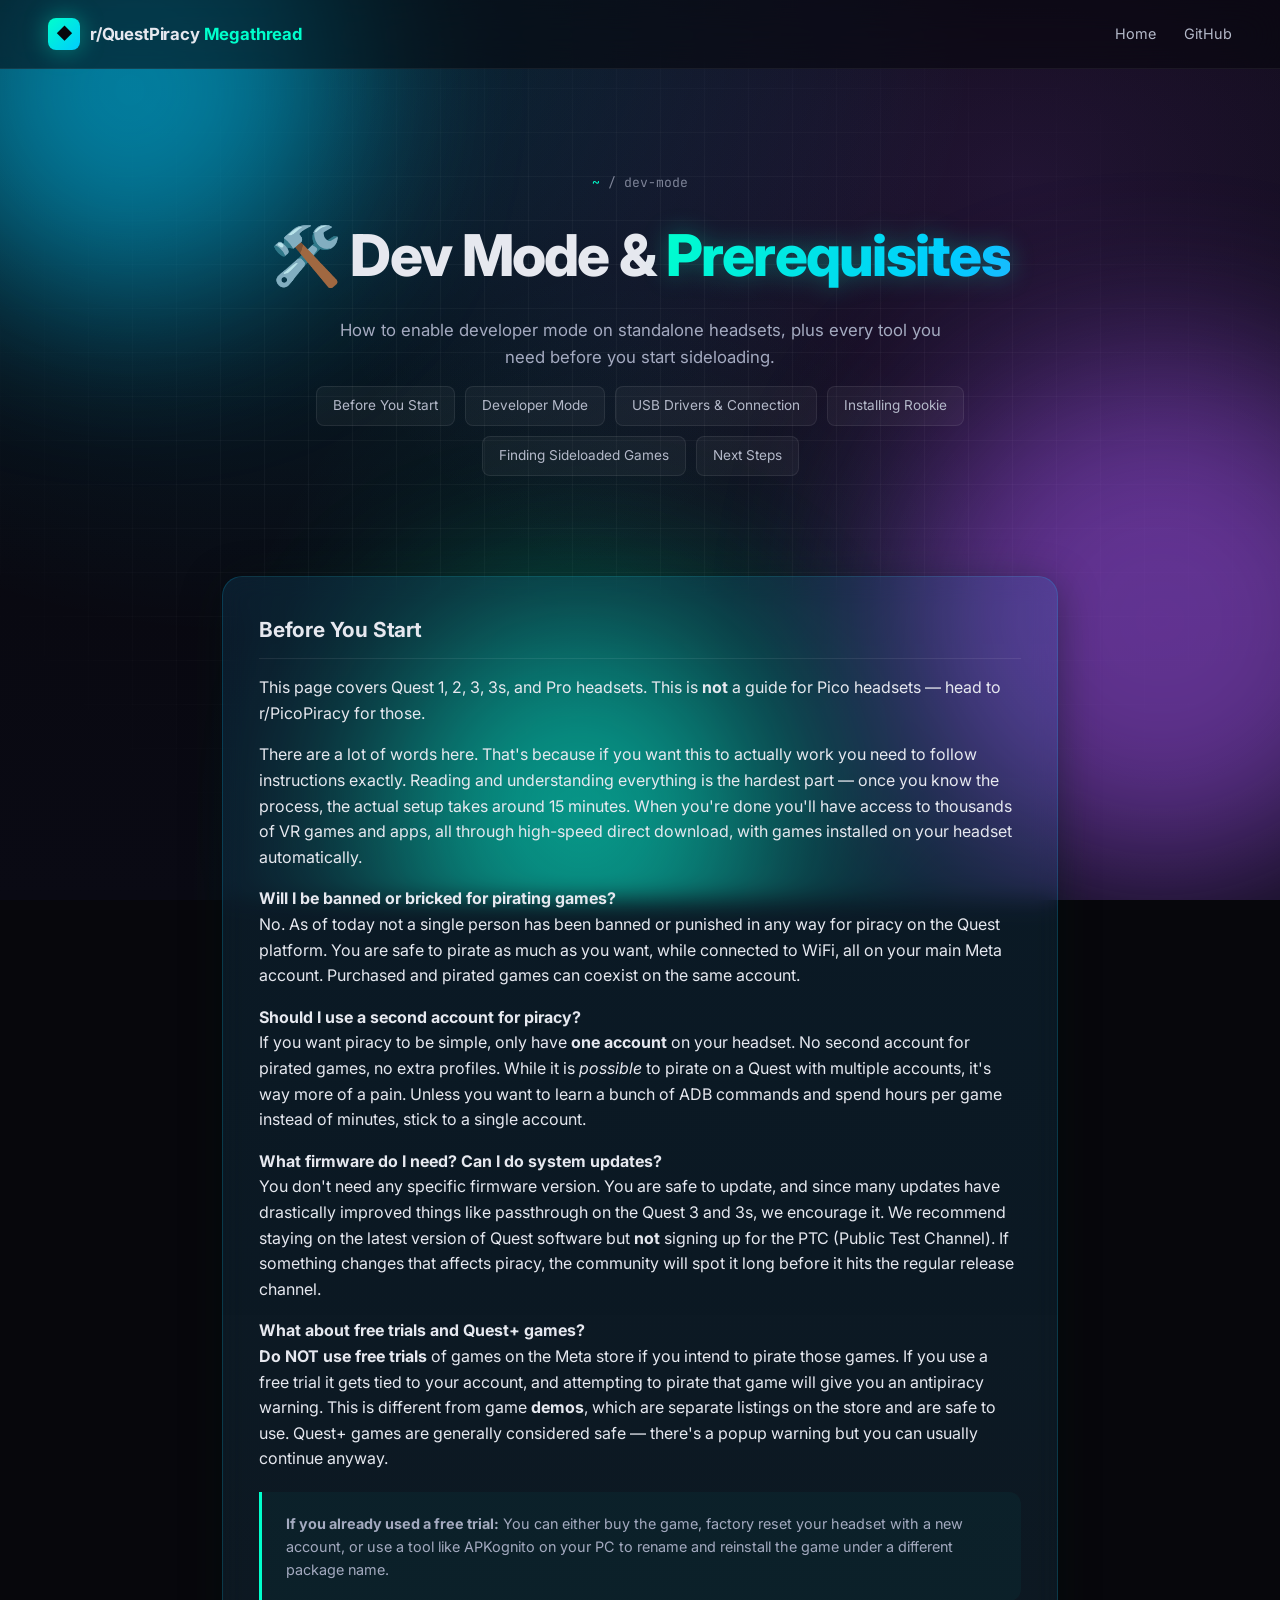
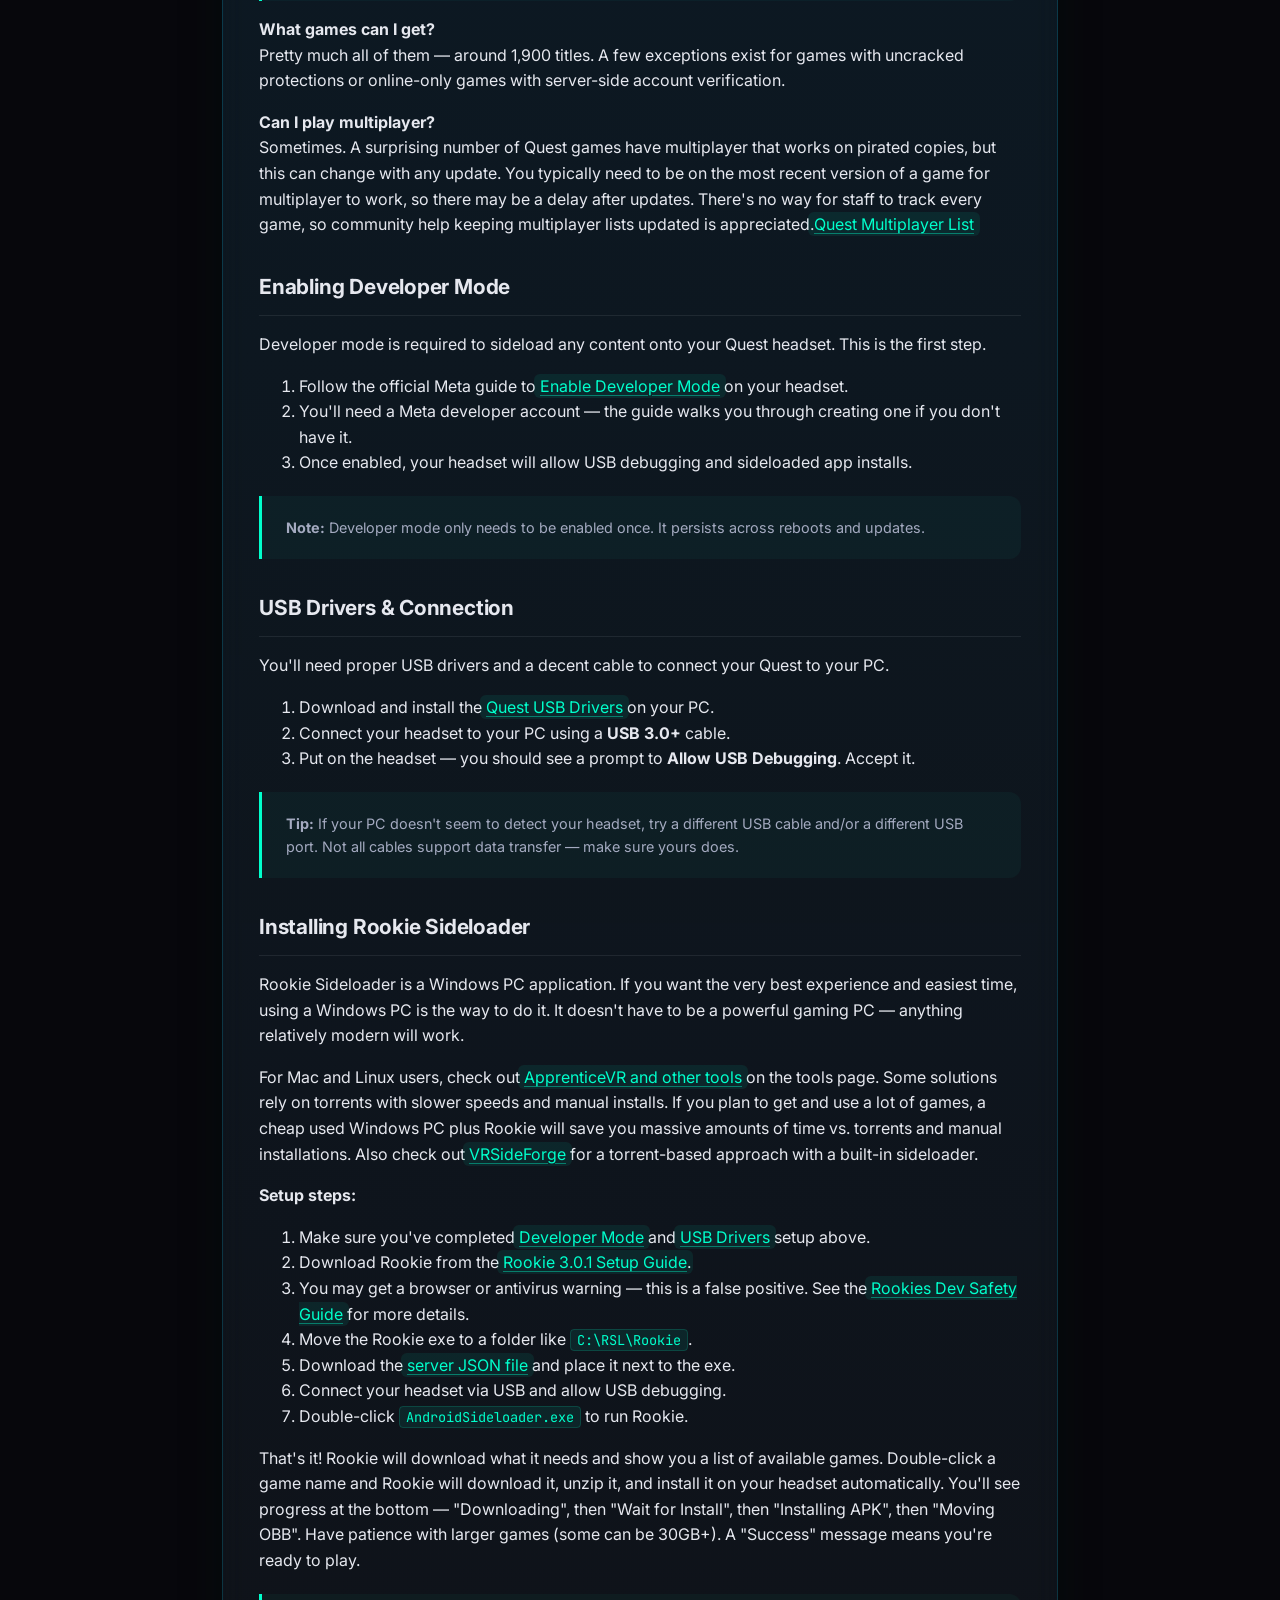
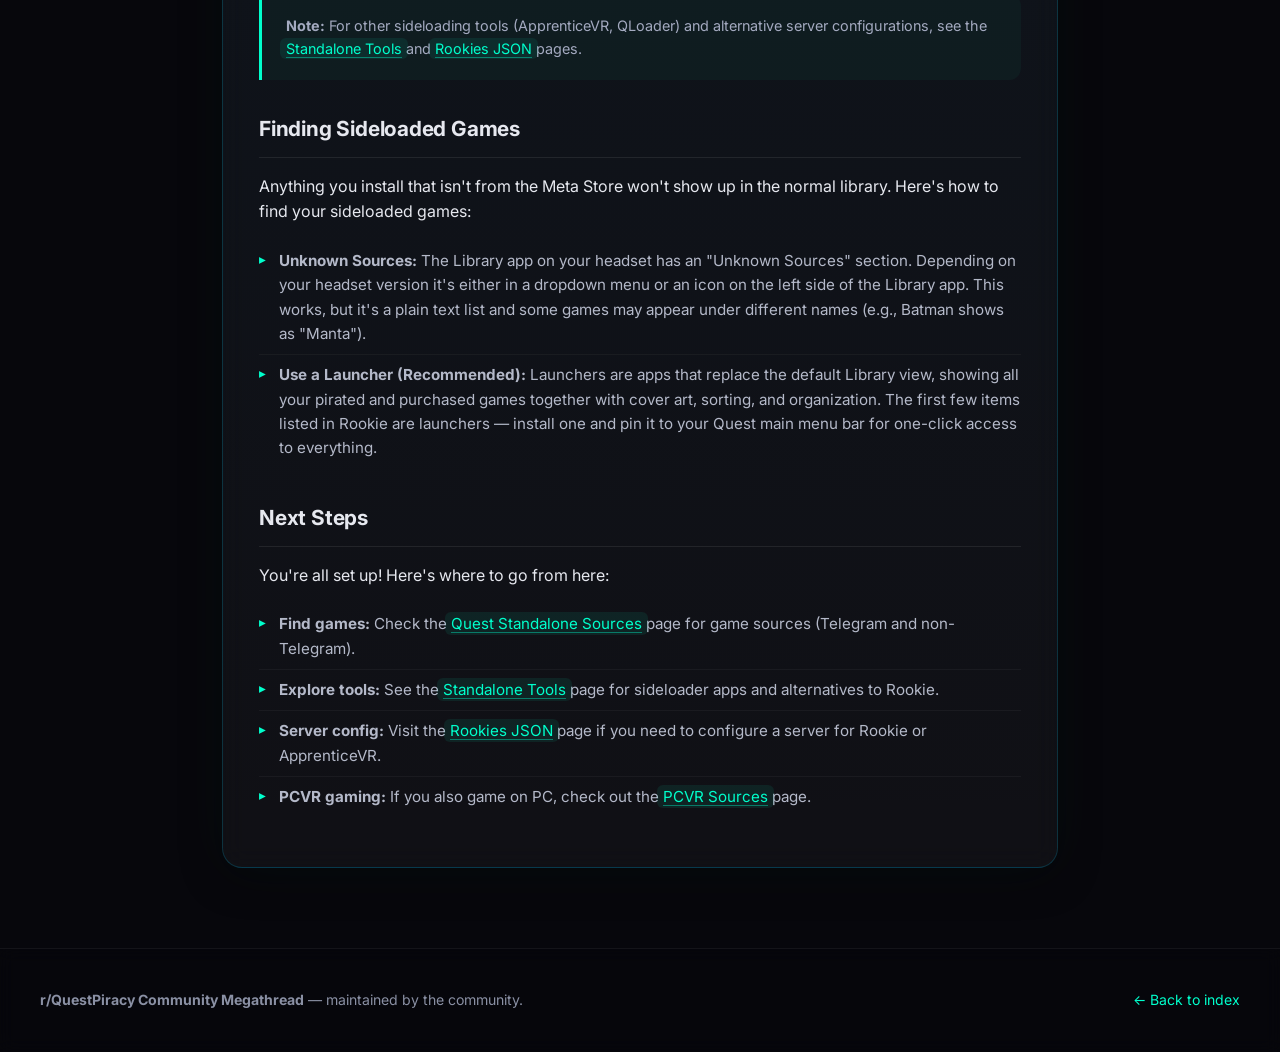
==== commit 5a24f15d: "Include Quest Multiplayer List link in FAQ Added a link to the Quest Multiplayer List for community " ====
--- a/pages/dev-mode.html
+++ b/pages/dev-mode.html
@@ -74,7 +74,7 @@
             Pretty much all of them &mdash; around 1,900 titles. A few exceptions exist for games with uncracked protections or online-only games with server-side account verification.</p>
 
             <p><strong>Can I play multiplayer?</strong><br>
-            Sometimes. A surprising number of Quest games have multiplayer that works on pirated copies, but this can change with any update. You typically need to be on the most recent version of a game for multiplayer to work, so there may be a delay after updates. There's no way for staff to track every game, so community help keeping multiplayer lists updated is appreciated.</p>
+            Sometimes. A surprising number of Quest games have multiplayer that works on pirated copies, but this can change with any update. You typically need to be on the most recent version of a game for multiplayer to work, so there may be a delay after updates. There's no way for staff to track every game, so community help keeping multiplayer lists updated is appreciated.<a href="https://docs.google.com/spreadsheets/u/0/d/1U2_TqM6bD13YqswZ2sWdbgW_A6rgM410x56DFm8TFW0/htmlview" target="_blank" rel="noopener">Quest Multiplayer List</a></p>
         </section>
 
         <section id="developer-mode">
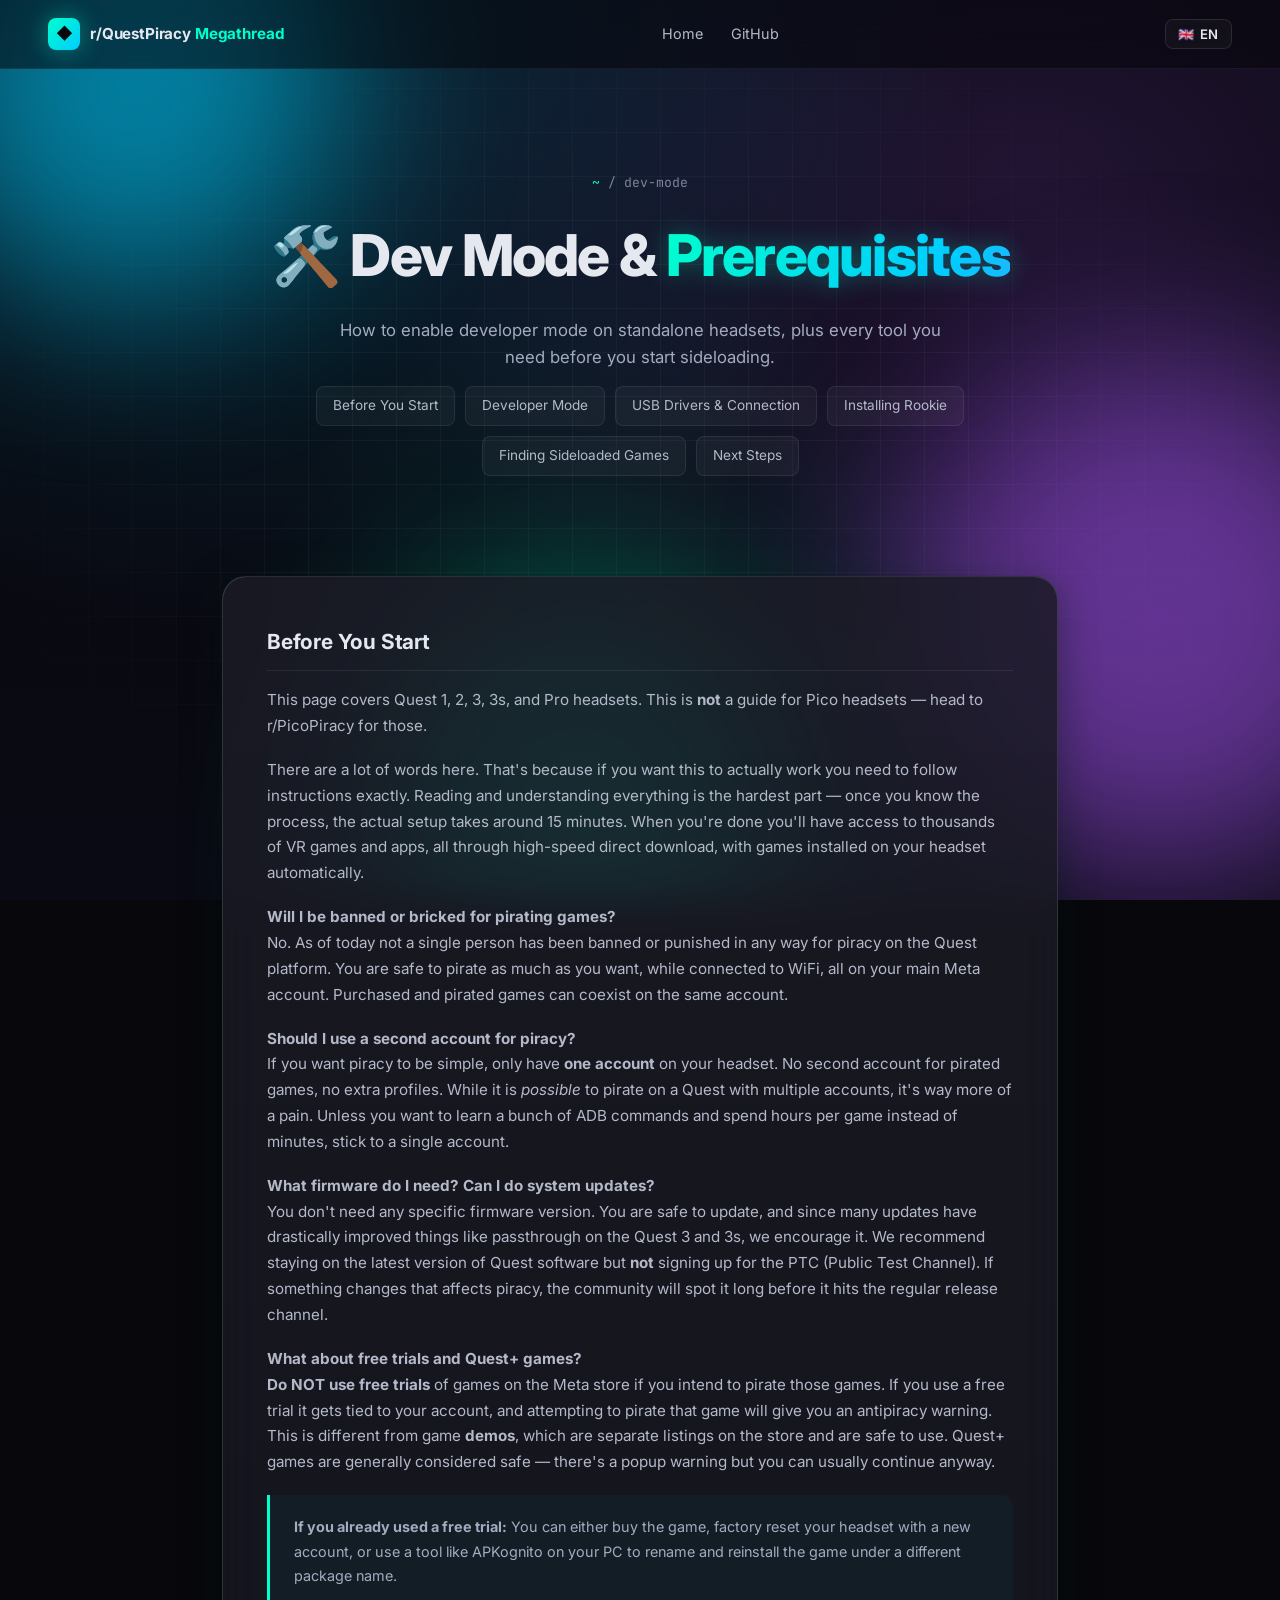
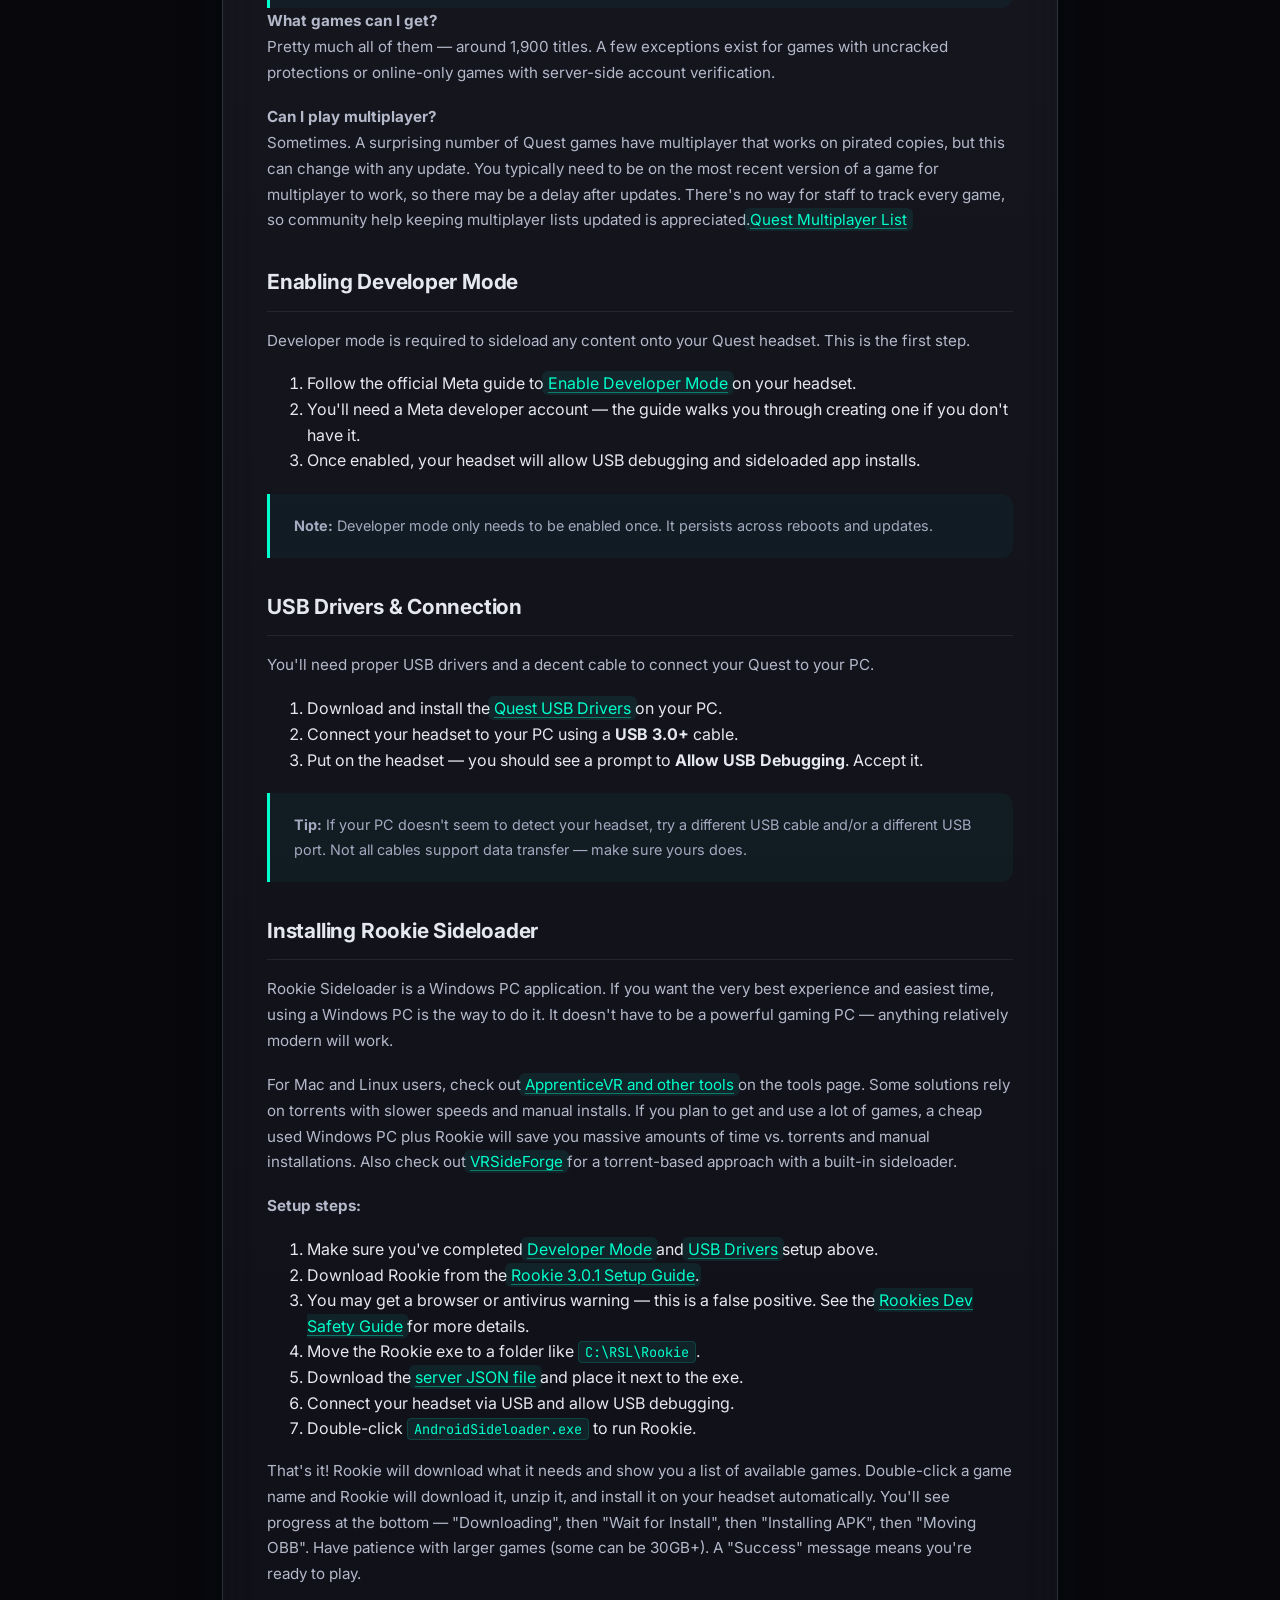
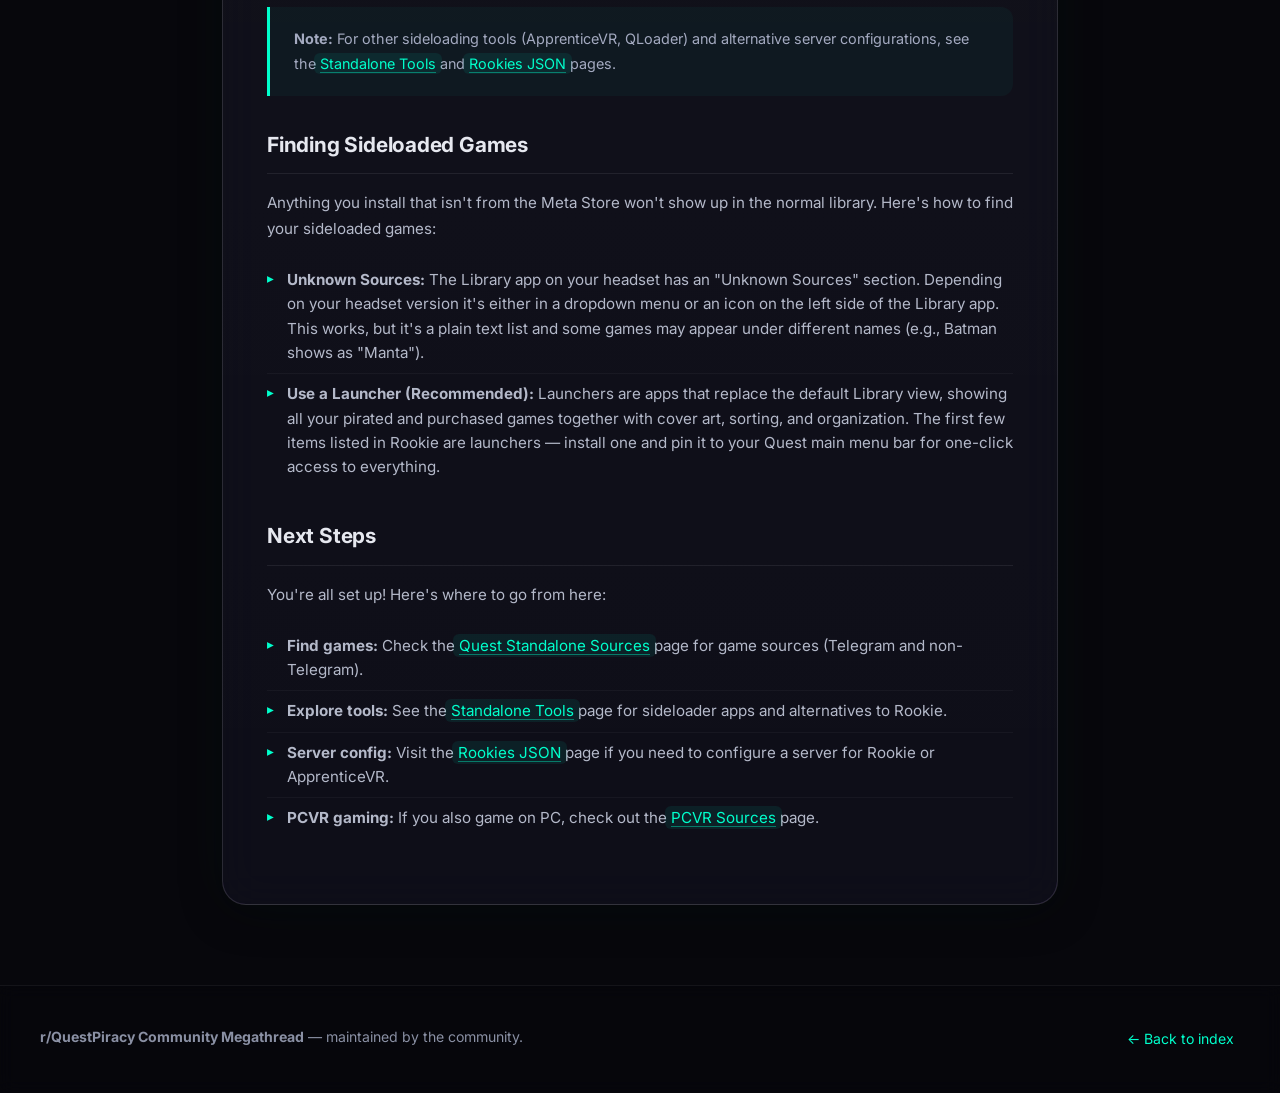
==== commit 0f307761: "Add language selector with ES, FR, DE, PT translations Adds a lightweight client-side i18n system wi" ====
--- a/pages/dev-mode.html
+++ b/pages/dev-mode.html
@@ -25,15 +25,15 @@
         <span class="brand-text">r/QuestPiracy <span class="brand-accent">Megathread</span></span>
     </a>
     <div class="nav-links">
-        <a href="../index.html">Home</a>
-        <a href="https://github.com/KaladinDMP/QP-Megathread" target="_blank" rel="noopener">GitHub</a>
+        <a href="../index.html" data-i18n="nav.home">Home</a>
+        <a href="https://github.com/KaladinDMP/QP-Megathread" target="_blank" rel="noopener" data-i18n="nav.github">GitHub</a>
     </div>
 </nav>
 
 <header class="page-hero">
     <div class="breadcrumb"><a href="../index.html">~</a> / dev-mode</div>
     <h1>🛠️ Dev Mode &amp; <span class="gradient-text">Prerequisites</span></h1>
-    <p>How to enable developer mode on standalone headsets, plus every tool you need before you start sideloading.</p>
+    <p data-i18n="page.dev.sub">How to enable developer mode on standalone headsets, plus every tool you need before you start sideloading.</p>
     <div class="subnav">
         <a href="#before-you-start">Before You Start</a>
         <a href="#developer-mode">Developer Mode</a>
@@ -164,13 +164,14 @@
 
 <footer class="footer">
     <div class="footer-inner">
-        <div><strong>r/QuestPiracy Community Megathread</strong> &mdash; maintained by the community.</div>
+        <div><strong data-i18n="footer.title">r/QuestPiracy Community Megathread</strong> &mdash; <span data-i18n="footer.maintained_sub">maintained by the community.</span></div>
         <div class="footer-meta">
-            <a href="../index.html">← Back to index</a>
+            <a href="../index.html" data-i18n="footer.back">← Back to index</a>
         </div>
     </div>
 </footer>
 
+<script src="../assets/js/i18n.js"></script>
 <script src="../assets/js/main.js"></script>
 </body>
 </html>
--- a/assets/css/style.css
+++ b/assets/css/style.css
@@ -128,8 +128,9 @@
     align-items: center;
     gap: 10px;
     font-weight: 700;
-    font-size: 1.05rem;
+    font-size: clamp(0.78rem, 2.2vw, 0.95rem);
     letter-spacing: -0.01em;
+    white-space: nowrap;
 }
 .brand-icon {
     display: inline-flex;
@@ -193,6 +194,79 @@
 .nav-links a:hover { color: #fff; }
 .nav-links a:hover::after { width: 100%; }
 
+/* ---------- Language selector ---------- */
+.lang-selector {
+    position: relative;
+    margin-left: 8px;
+}
+.lang-btn {
+    display: inline-flex;
+    align-items: center;
+    gap: 6px;
+    padding: 6px 12px;
+    border: 1px solid rgba(255,255,255,0.1);
+    border-radius: 8px;
+    background: rgba(255,255,255,0.04);
+    color: #e6e8ef;
+    font-family: inherit;
+    font-size: 0.82rem;
+    cursor: pointer;
+    backdrop-filter: blur(10px);
+    transition: background 0.25s ease, border-color 0.25s ease;
+}
+.lang-btn:hover {
+    background: rgba(0, 255, 204, 0.08);
+    border-color: rgba(0, 255, 204, 0.3);
+}
+.lang-code { font-weight: 600; letter-spacing: 0.04em; }
+.lang-dropdown {
+    position: absolute;
+    top: calc(100% + 8px);
+    right: 0;
+    min-width: 160px;
+    padding: 6px;
+    background: rgba(14, 14, 22, 0.95);
+    border: 1px solid rgba(255,255,255,0.1);
+    border-radius: 12px;
+    backdrop-filter: blur(20px);
+    -webkit-backdrop-filter: blur(20px);
+    box-shadow: 0 12px 40px rgba(0,0,0,0.5);
+    opacity: 0;
+    visibility: hidden;
+    transform: translateY(-6px);
+    transition: opacity 0.2s ease, transform 0.2s ease, visibility 0.2s;
+    z-index: 100;
+}
+.lang-selector.open .lang-dropdown {
+    opacity: 1;
+    visibility: visible;
+    transform: translateY(0);
+}
+.lang-option {
+    display: flex;
+    align-items: center;
+    gap: 8px;
+    width: 100%;
+    padding: 9px 14px;
+    border: none;
+    border-radius: 8px;
+    background: transparent;
+    color: #b4b9c9;
+    font-family: inherit;
+    font-size: 0.85rem;
+    cursor: pointer;
+    text-align: left;
+    transition: background 0.15s ease, color 0.15s ease;
+}
+.lang-option:hover {
+    background: rgba(0, 255, 204, 0.1);
+    color: #fff;
+}
+.lang-option.active {
+    color: #00ffcc;
+    background: rgba(0, 255, 204, 0.06);
+}
+
 /* ---------- Hero ---------- */
 .hero {
     max-width: 1040px;
@@ -285,8 +359,17 @@
     background: linear-gradient(135deg, #00ffcc, #00ccff);
     color: #07070c;
     box-shadow: 0 10px 30px -10px rgba(0, 255, 204, 0.5);
-}
-.btn-primary:hover { transform: translateY(-2px); box-shadow: 0 18px 44px -10px rgba(0, 255, 204, 0.65); }
+    animation: btn-pulse 3s ease-in-out infinite;
+}
+.btn-primary:hover {
+    transform: translateY(-2px);
+    box-shadow: 0 18px 44px -10px rgba(0, 255, 204, 0.65);
+    animation: none;
+}
+@keyframes btn-pulse {
+    0%, 100% { box-shadow: 0 10px 30px -10px rgba(0, 255, 204, 0.5); }
+    50%      { box-shadow: 0 10px 40px -6px rgba(0, 255, 204, 0.7), 0 0 60px -10px rgba(0, 255, 204, 0.25); }
+}
 .btn-ghost {
     background: rgba(255,255,255,0.04);
     color: #e6e8ef;
@@ -474,8 +557,17 @@
     font-size: 0.88rem;
 }
 .footer-meta { display: flex; gap: 10px; }
-.footer-meta a { color: #00ffcc; }
-.footer-meta a:hover { text-decoration: underline; }
+.footer-meta a {
+    color: #00ffcc;
+    animation: link-glow 2.5s ease-in-out infinite;
+    padding: 2px 6px;
+    border-radius: 6px;
+}
+.footer-meta a:hover {
+    text-decoration: underline;
+    animation: none;
+    box-shadow: 0 0 20px rgba(0, 255, 204, 0.35);
+}
 
 /* ---------- Page template (subpages) ---------- */
 .page-hero {
@@ -580,65 +672,27 @@
     text-align: left;
     animation: fade-up 0.8s ease-out;
     position: relative;
-    padding: 36px 36px 32px;
-    border-radius: 20px;
-    background:
-        linear-gradient(180deg, rgba(0, 136, 204, 0.12), rgba(255,255,255,0.02)),
-        rgba(255,255,255,0.02);
-    border: 1px solid rgba(0, 204, 255, 0.18);
-    backdrop-filter: blur(12px);
     overflow: hidden;
     box-shadow: 0 8px 40px rgba(0, 0, 0, 0.4), 0 0 60px rgba(0, 255, 204, 0.04);
-    animation: fade-up 0.8s ease-out;
-}
-.tg-card::before {
+}
+.content-pill::before {
     content: '';
     position: absolute;
     inset: -1px;
     border-radius: inherit;
     padding: 1px;
-    background: linear-gradient(135deg, rgba(0, 204, 255, 0.55), transparent 60%);
+    background: linear-gradient(135deg, rgba(0,255,204,0.35), transparent 50%, rgba(168,85,247,0.25));
     -webkit-mask: linear-gradient(#fff 0 0) content-box, linear-gradient(#fff 0 0);
     mask: linear-gradient(#fff 0 0) content-box, linear-gradient(#fff 0 0);
     -webkit-mask-composite: xor;
     mask-composite: exclude;
     pointer-events: none;
 }
-.tg-card-head {
-    display: flex;
-    align-items: center;
-    gap: 16px;
-    margin-bottom: 18px;
-}
-.tg-avatar {
-    width: 56px;
-    height: 56px;
-    border-radius: 14px;
-    background: linear-gradient(135deg, #0088cc, #00ccff);
-    display: inline-flex;
-    align-items: center;
-    justify-content: center;
-    font-size: 1.6rem;
-    box-shadow: 0 0 28px rgba(0, 204, 255, 0.35);
-}
-.tg-card-title {
-    font-weight: 700;
-    font-size: 1.2rem;
-    letter-spacing: -0.01em;
-}
-.tg-card-sub {
-    font-size: 0.85rem;
-    color: #8a90a4;
-}
-.tg-card-desc {
+.content-pill p {
     color: #b4b9c9;
     font-size: 0.95rem;
-    margin: 0 0 24px;
-}
-.tg-card-actions {
-    display: flex;
-    gap: 12px;
-    flex-wrap: wrap;
+    margin: 0 0 18px;
+    line-height: 1.7;
 }
 
 /* Content inside pills — sections, lists, blockquotes */
@@ -692,12 +746,16 @@
 /* ---------- Responsive ---------- */
 @media (max-width: 720px) {
     .navbar { padding: 14px 20px; }
+    .brand { font-size: 0.72rem; }
     .nav-links { gap: 18px; }
     .nav-links a:nth-child(1) { display: none; }
+    .lang-btn { padding: 5px 8px; font-size: 0.78rem; }
+    .lang-dropdown { right: -8px; }
     .hero { padding: 80px 20px 60px; }
     .hero-stats { gap: 36px; }
     .section { padding: 60px 20px; }
     .about-card { padding: 32px 24px; }
+    .content-pill { padding: 32px 24px; }
 }
 
 @media (prefers-reduced-motion: reduce) {
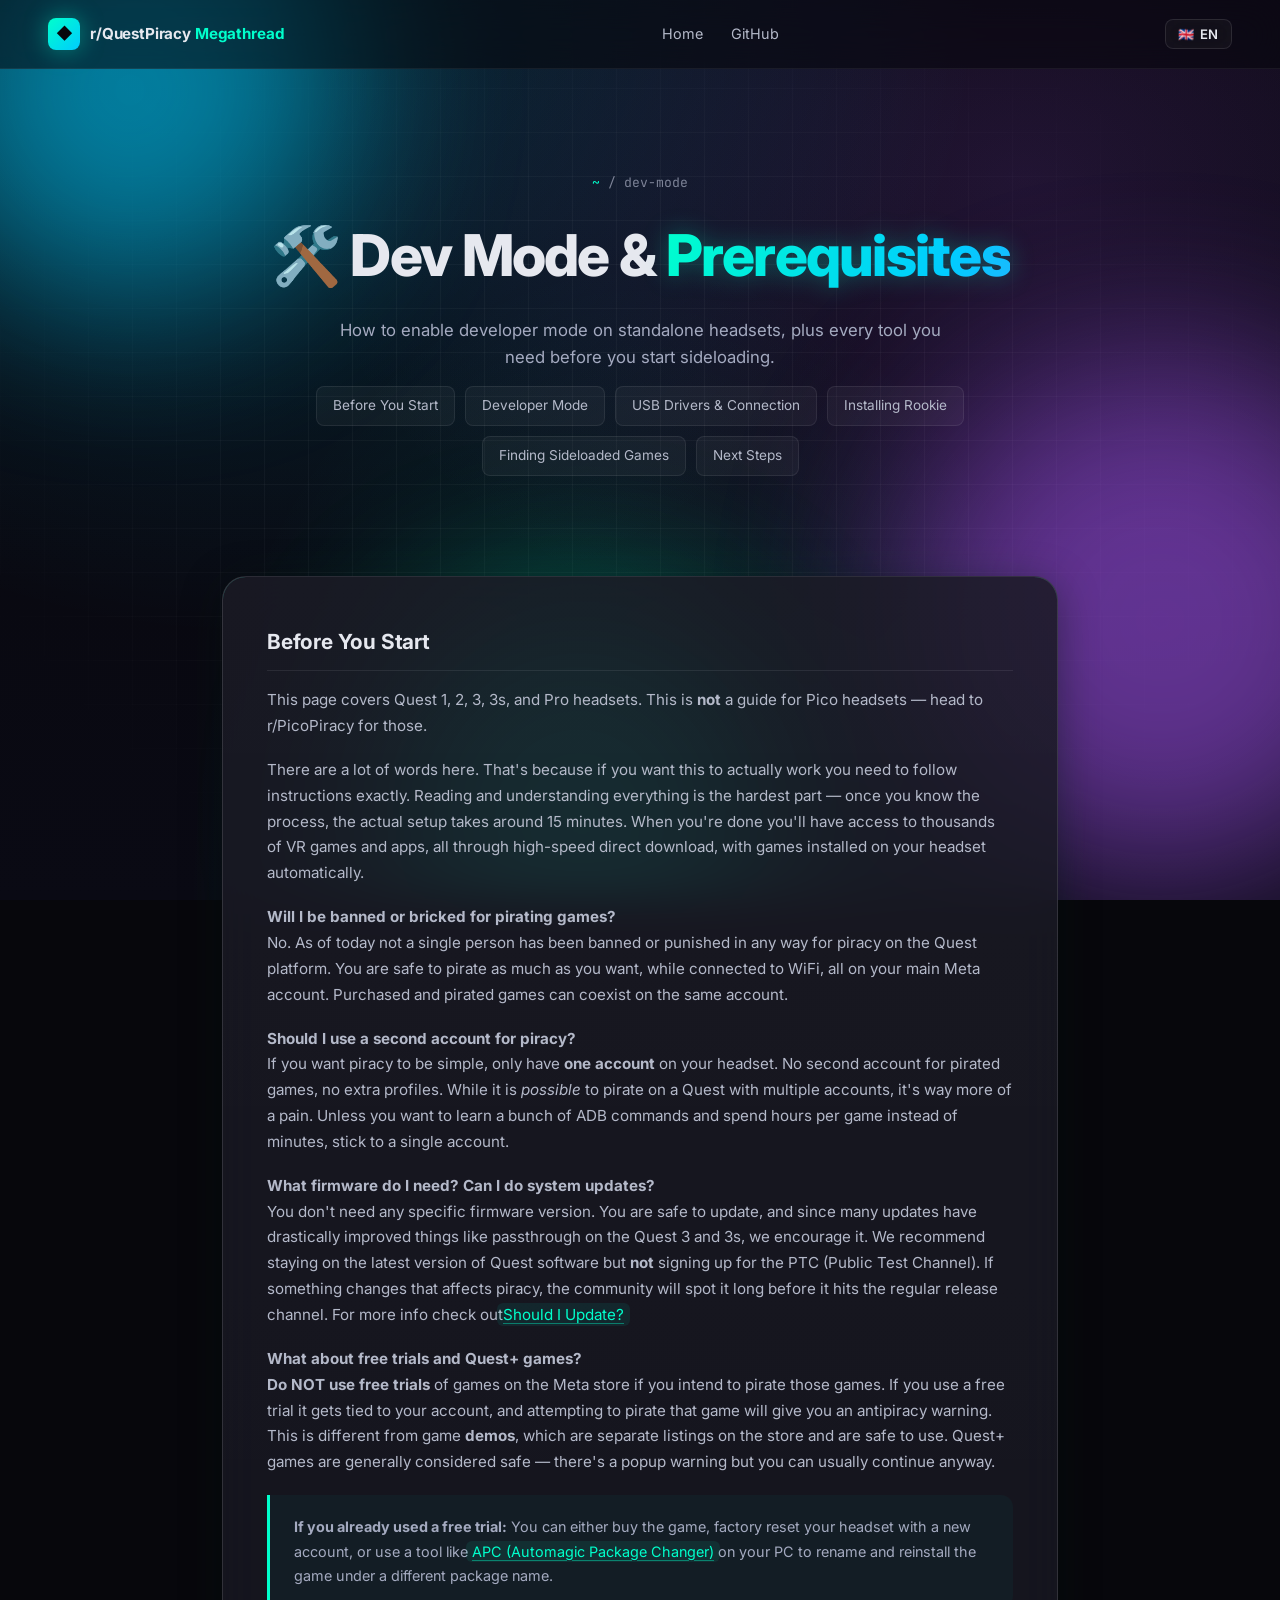
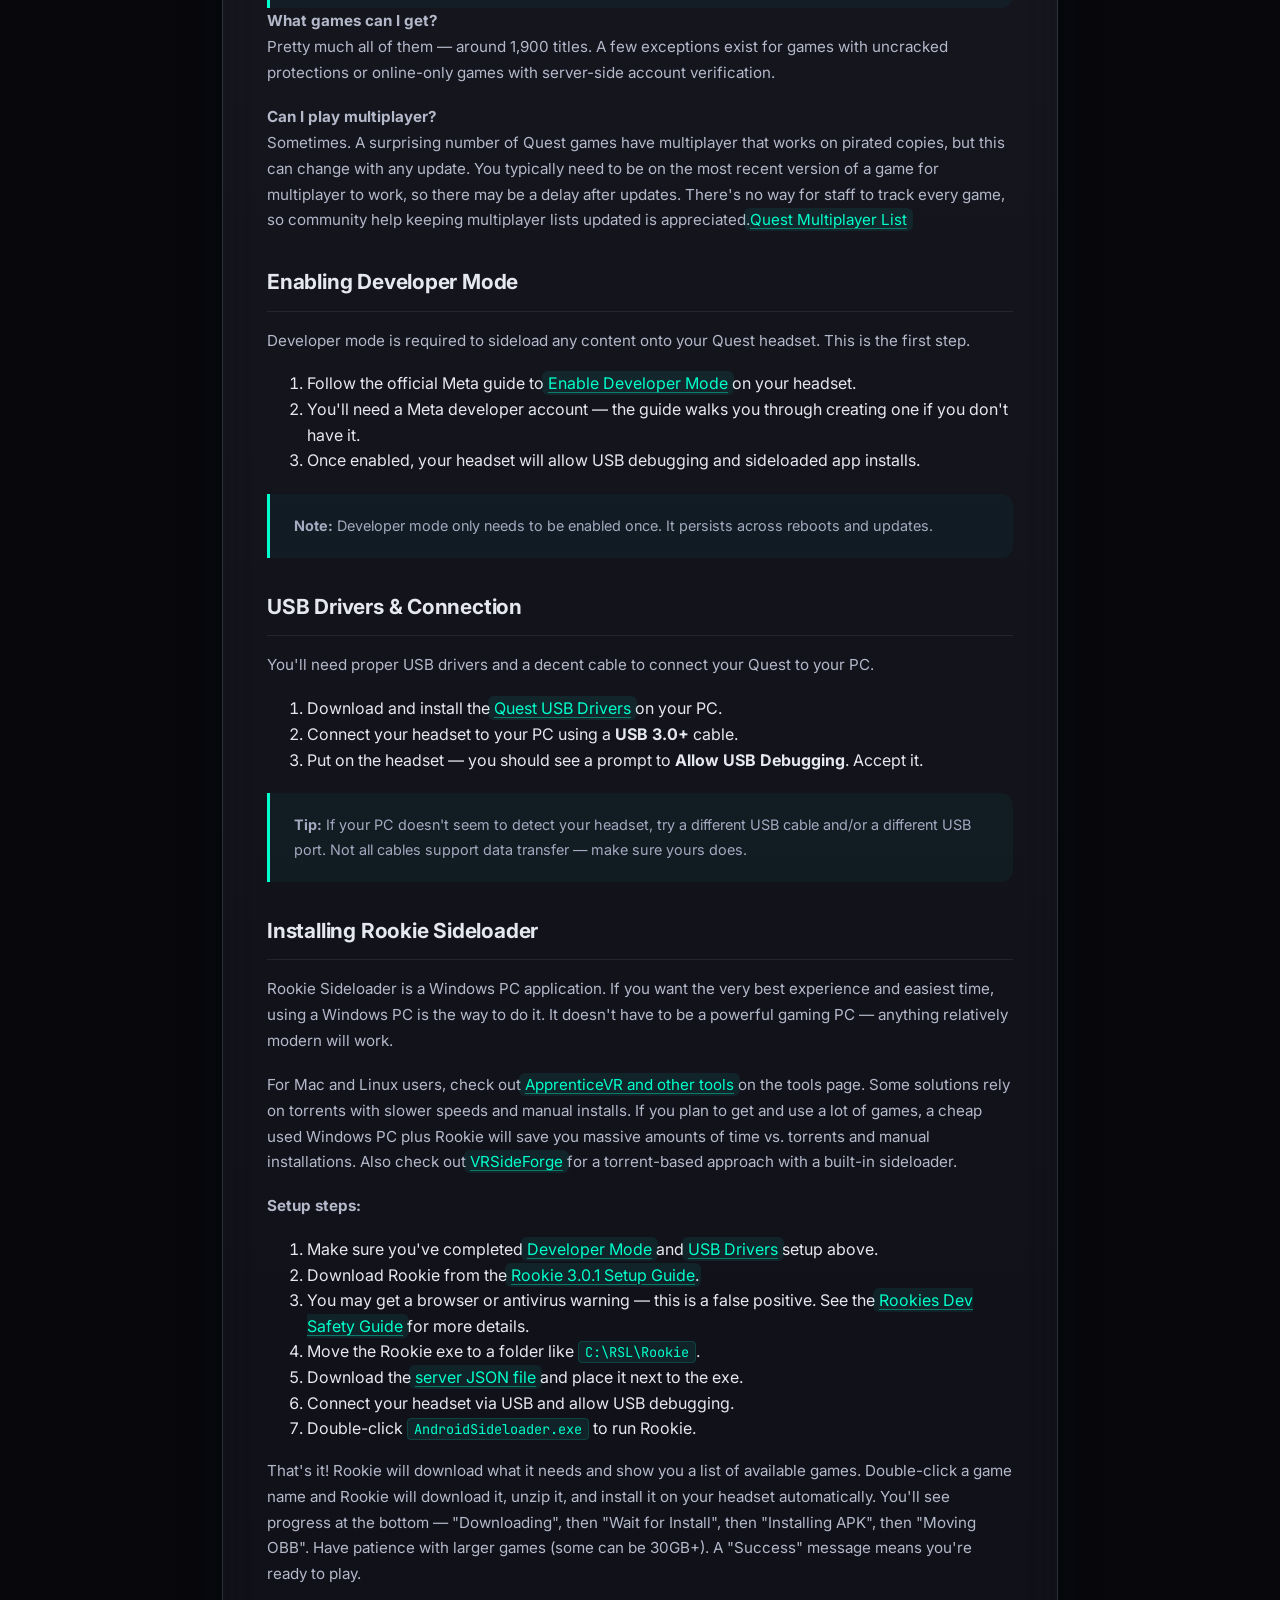
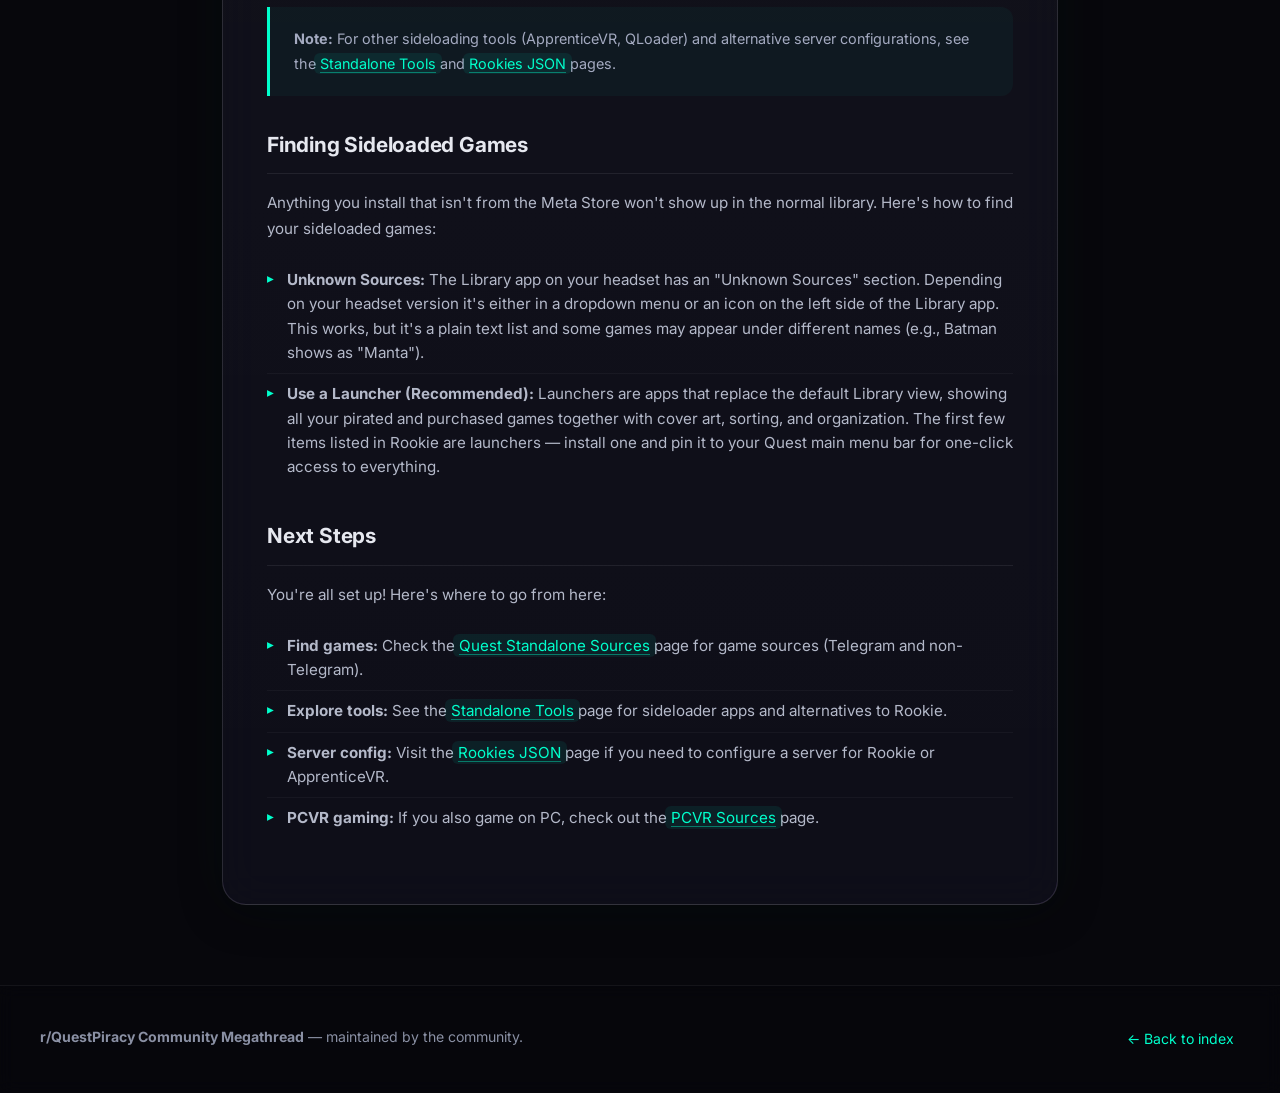
==== commit e1fcb3d7: "Enhance firmware update section with additional info link Added a link to the 'Should I Update?' pag" ====
--- a/pages/dev-mode.html
+++ b/pages/dev-mode.html
@@ -61,13 +61,13 @@
             If you want piracy to be simple, only have <strong>one account</strong> on your headset. No second account for pirated games, no extra profiles. While it is <em>possible</em> to pirate on a Quest with multiple accounts, it's way more of a pain. Unless you want to learn a bunch of ADB commands and spend hours per game instead of minutes, stick to a single account.</p>
 
             <p><strong>What firmware do I need? Can I do system updates?</strong><br>
-            You don't need any specific firmware version. You are safe to update, and since many updates have drastically improved things like passthrough on the Quest 3 and 3s, we encourage it. We recommend staying on the latest version of Quest software but <strong>not</strong> signing up for the PTC (Public Test Channel). If something changes that affects piracy, the community will spot it long before it hits the regular release channel.</p>
+            You don't need any specific firmware version. You are safe to update, and since many updates have drastically improved things like passthrough on the Quest 3 and 3s, we encourage it. We recommend staying on the latest version of Quest software but <strong>not</strong> signing up for the PTC (Public Test Channel). If something changes that affects piracy, the community will spot it long before it hits the regular release channel. For more info check out<a href="https://qpmegathread.top/pages/should-i-update.html" target="_blank" rel="noopener noreferrer">Should I Update?</a></p>
 
             <p><strong>What about free trials and Quest+ games?</strong><br>
             <strong>Do NOT use free trials</strong> of games on the Meta store if you intend to pirate those games. If you use a free trial it gets tied to your account, and attempting to pirate that game will give you an antipiracy warning. This is different from game <strong>demos</strong>, which are separate listings on the store and are safe to use. Quest+ games are generally considered safe &mdash; there's a popup warning but you can usually continue anyway.</p>
 
             <blockquote>
-                <p><strong>If you already used a free trial:</strong> You can either buy the game, factory reset your headset with a new account, or use a tool like APKognito on your PC to rename and reinstall the game under a different package name.</p>
+                <p><strong>If you already used a free trial:</strong> You can either buy the game, factory reset your headset with a new account, or use a tool like <a href="https://github.com/KaladinDMP/AutomagicPackageChanger/" target="_blank" rel="noopener noreferrer">APC (Automagic Package Changer)</a> on your PC to rename and reinstall the game under a different package name.</p>
             </blockquote>
 
             <p><strong>What games can I get?</strong><br>
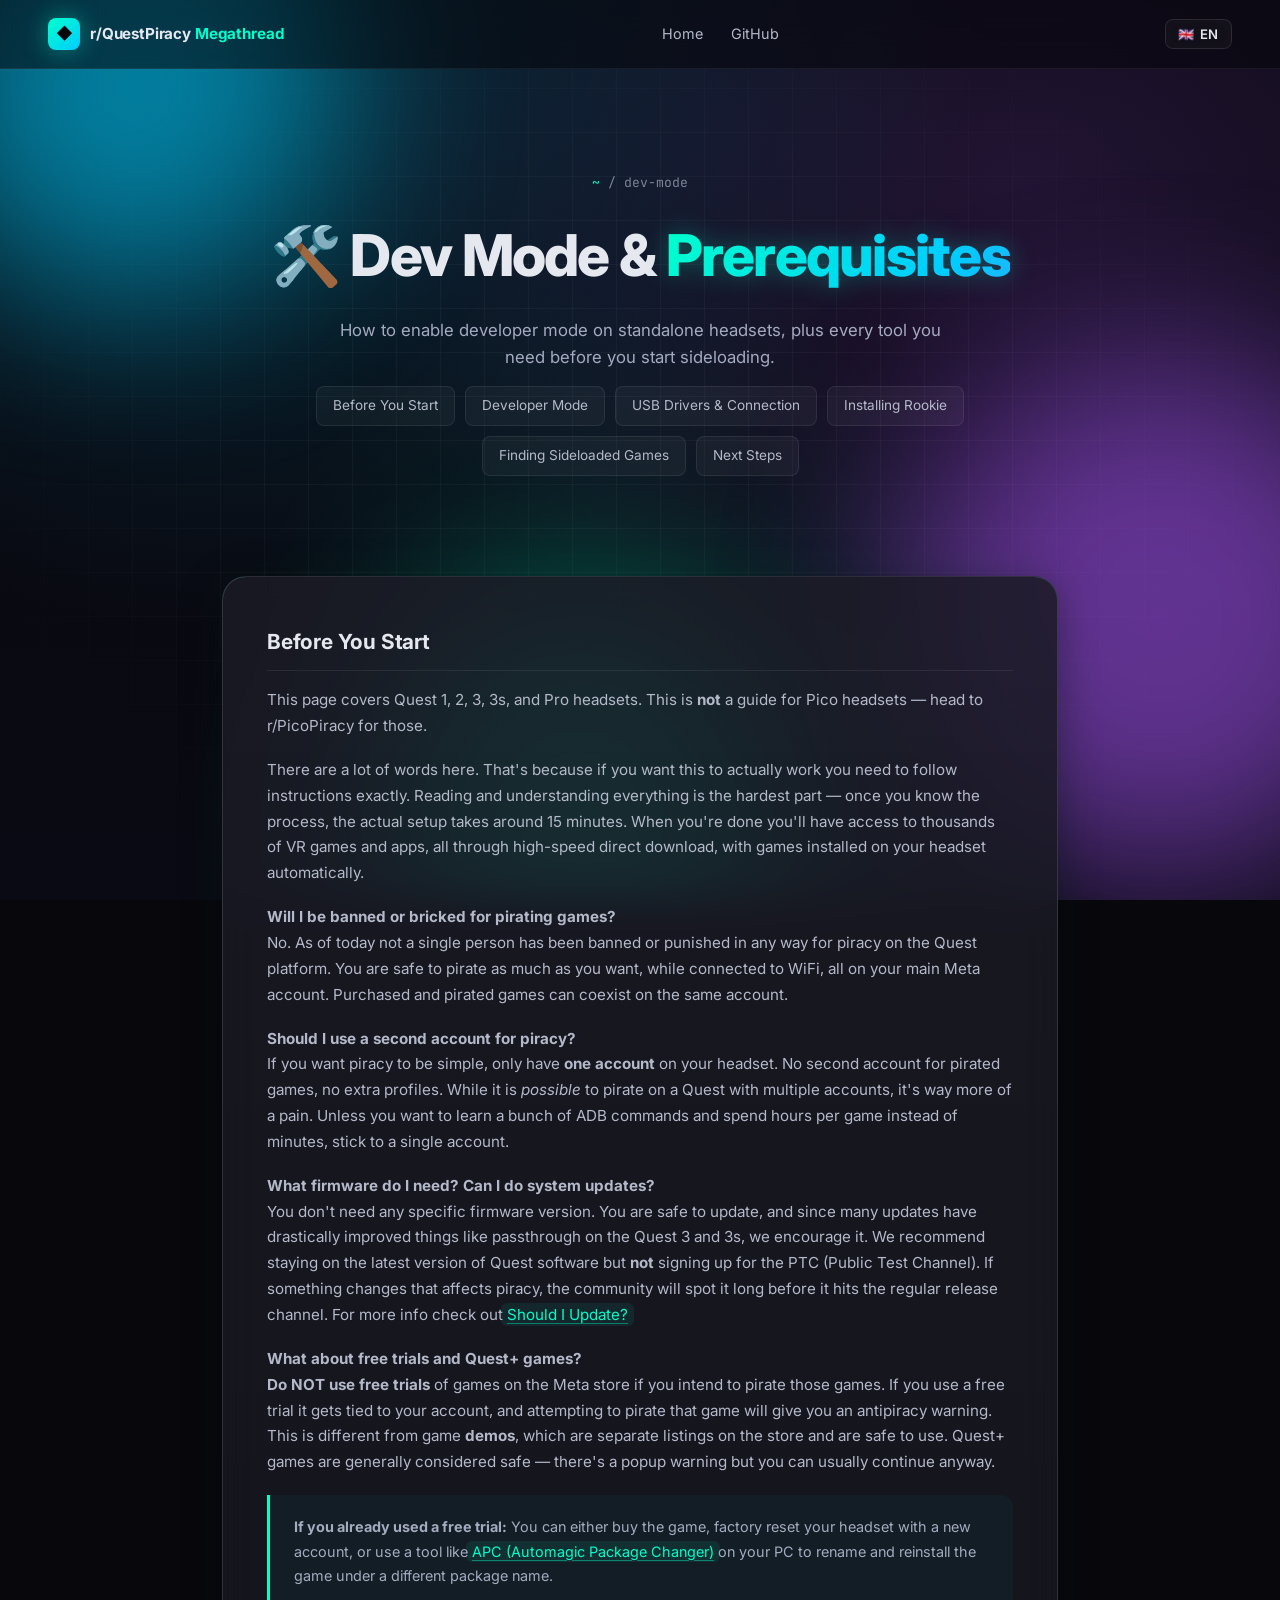
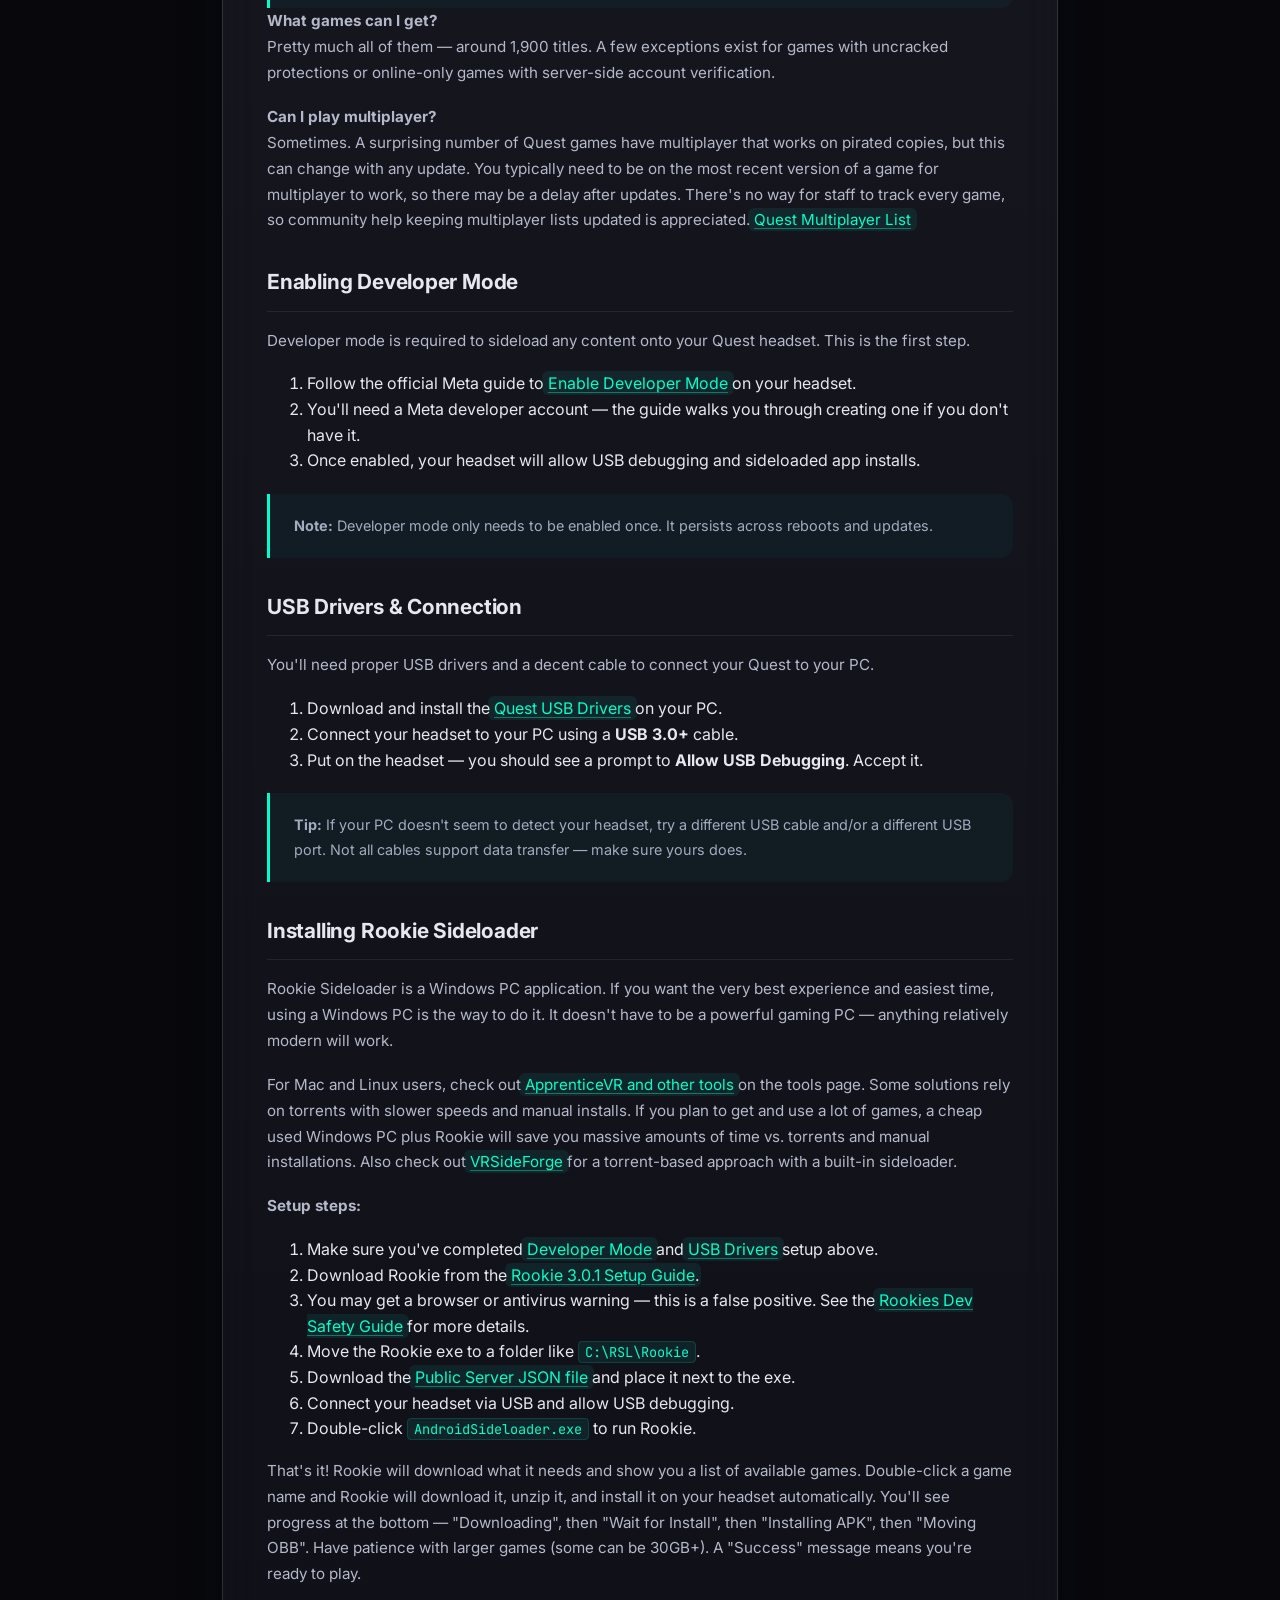
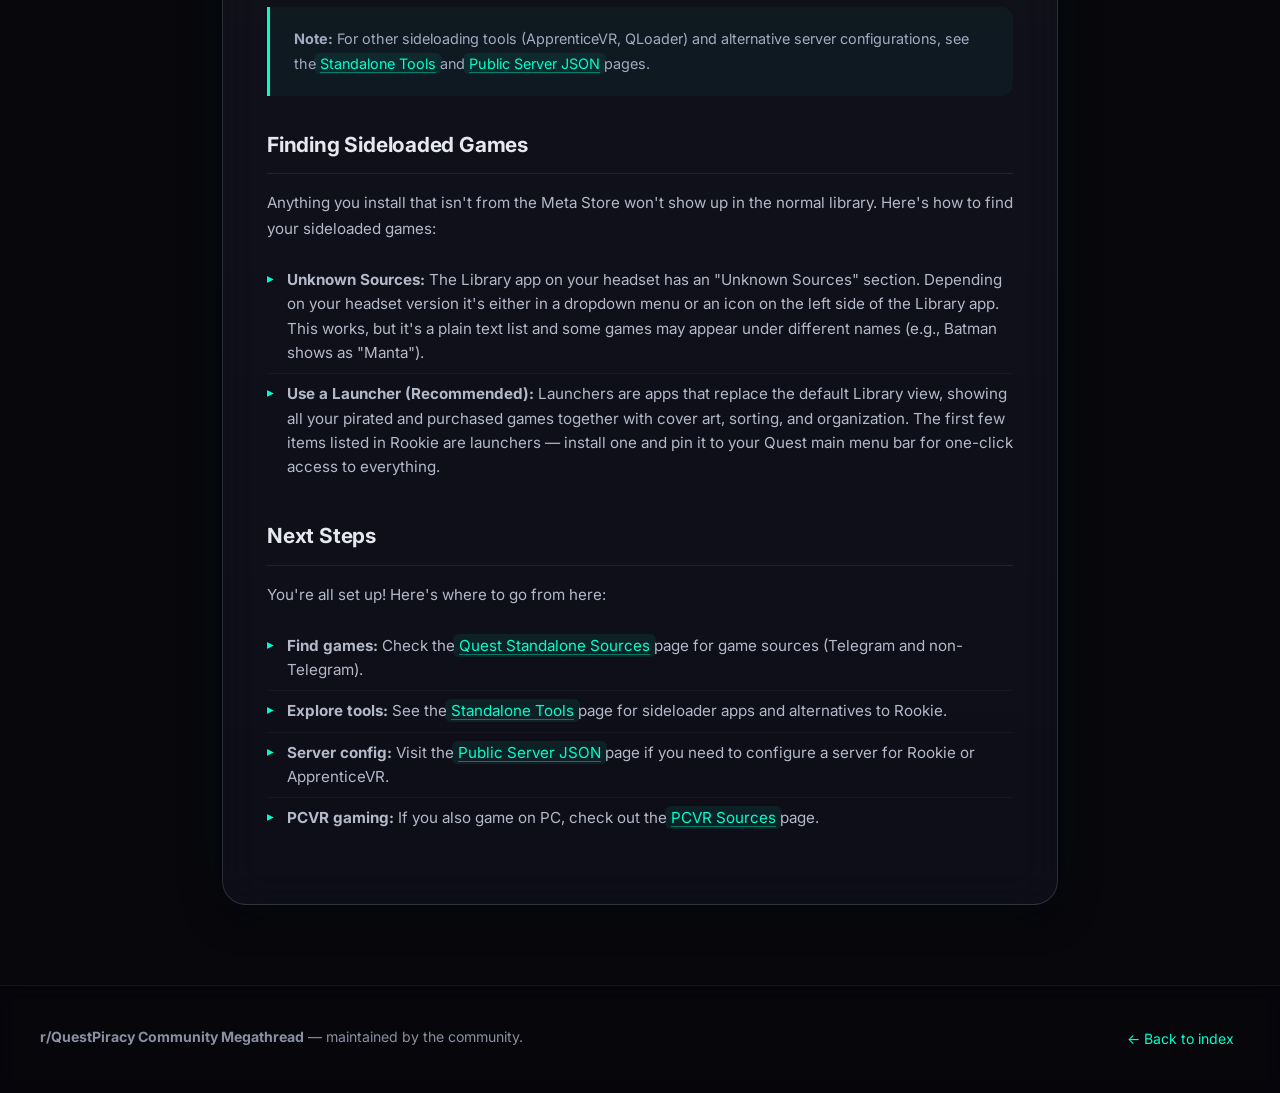
==== commit ff9e4b92: "Merge pull request #42 from KaladinDMP/KaladinDMP-patch-1 Update links and text in dev-mode.html" ====
--- a/pages/dev-mode.html
+++ b/pages/dev-mode.html
@@ -61,7 +61,7 @@
             If you want piracy to be simple, only have <strong>one account</strong> on your headset. No second account for pirated games, no extra profiles. While it is <em>possible</em> to pirate on a Quest with multiple accounts, it's way more of a pain. Unless you want to learn a bunch of ADB commands and spend hours per game instead of minutes, stick to a single account.</p>
 
             <p><strong>What firmware do I need? Can I do system updates?</strong><br>
-            You don't need any specific firmware version. You are safe to update, and since many updates have drastically improved things like passthrough on the Quest 3 and 3s, we encourage it. We recommend staying on the latest version of Quest software but <strong>not</strong> signing up for the PTC (Public Test Channel). If something changes that affects piracy, the community will spot it long before it hits the regular release channel. For more info check out<a href="https://qpmegathread.top/pages/should-i-update.html" target="_blank" rel="noopener noreferrer">Should I Update?</a></p>
+            You don't need any specific firmware version. You are safe to update, and since many updates have drastically improved things like passthrough on the Quest 3 and 3s, we encourage it. We recommend staying on the latest version of Quest software but <strong>not</strong> signing up for the PTC (Public Test Channel). If something changes that affects piracy, the community will spot it long before it hits the regular release channel. For more info check out <a href="https://qpmegathread.top/pages/should-i-update.html" target="_blank" rel="noopener noreferrer">Should I Update?</a></p>
 
             <p><strong>What about free trials and Quest+ games?</strong><br>
             <strong>Do NOT use free trials</strong> of games on the Meta store if you intend to pirate those games. If you use a free trial it gets tied to your account, and attempting to pirate that game will give you an antipiracy warning. This is different from game <strong>demos</strong>, which are separate listings on the store and are safe to use. Quest+ games are generally considered safe &mdash; there's a popup warning but you can usually continue anyway.</p>
@@ -74,7 +74,7 @@
             Pretty much all of them &mdash; around 1,900 titles. A few exceptions exist for games with uncracked protections or online-only games with server-side account verification.</p>
 
             <p><strong>Can I play multiplayer?</strong><br>
-            Sometimes. A surprising number of Quest games have multiplayer that works on pirated copies, but this can change with any update. You typically need to be on the most recent version of a game for multiplayer to work, so there may be a delay after updates. There's no way for staff to track every game, so community help keeping multiplayer lists updated is appreciated.<a href="https://docs.google.com/spreadsheets/u/0/d/1U2_TqM6bD13YqswZ2sWdbgW_A6rgM410x56DFm8TFW0/htmlview" target="_blank" rel="noopener">Quest Multiplayer List</a></p>
+            Sometimes. A surprising number of Quest games have multiplayer that works on pirated copies, but this can change with any update. You typically need to be on the most recent version of a game for multiplayer to work, so there may be a delay after updates. There's no way for staff to track every game, so community help keeping multiplayer lists updated is appreciated. <a href="https://docs.google.com/spreadsheets/u/0/d/1U2_TqM6bD13YqswZ2sWdbgW_A6rgM410x56DFm8TFW0/htmlview" target="_blank" rel="noopener">Quest Multiplayer List</a></p>
         </section>
 
         <section id="developer-mode">
@@ -123,7 +123,7 @@
                 <li>Download Rookie from the <a href="https://github.com/CrazyScamp/Rookie-Sideloader-Setup/raw/main/AndroidSideloader.exe" target="_blank" rel="noopener">Rookie 3.0.1 Setup Guide</a>.</li>
                 <li>You may get a browser or antivirus warning &mdash; this is a false positive. See the <a href="https://www.reddit.com/r/QuestPiracy/comments/1h94dhs/clarification_regarding_rookies_malware_detection/" target="_blank" rel="noopener">Rookies Dev Safety Guide</a> for more details.</li>
                 <li>Move the Rookie exe to a folder like <code>C:\RSL\Rookie</code>.</li>
-                <li>Download the <a href="https://github.com/CrazyScamp/Rookie-3.0.1-Setup/releases/download/Rookie/vrp-public.json" target="_blank" rel="noopener">server JSON file</a> and place it next to the exe.</li>
+                <li>Download the <a href="https://github.com/CrazyScamp/Rookie-3.0.1-Setup/releases/download/Rookie/vrp-public.json" target="_blank" rel="noopener">Public Server JSON file</a> and place it next to the exe.</li>
                 <li>Connect your headset via USB and allow USB debugging.</li>
                 <li>Double-click <code>AndroidSideloader.exe</code> to run Rookie.</li>
             </ol>
@@ -131,7 +131,7 @@
             <p>That's it! Rookie will download what it needs and show you a list of available games. Double-click a game name and Rookie will download it, unzip it, and install it on your headset automatically. You'll see progress at the bottom &mdash; "Downloading", then "Wait for Install", then "Installing APK", then "Moving OBB". Have patience with larger games (some can be 30GB+). A "Success" message means you're ready to play.</p>
 
             <blockquote>
-                <p><strong>Note:</strong> For other sideloading tools (ApprenticeVR, QLoader) and alternative server configurations, see the <a href="tools.html#standalone">Standalone Tools</a> and <a href="rookies-json.html">Rookies JSON</a> pages.</p>
+                <p><strong>Note:</strong> For other sideloading tools (ApprenticeVR, QLoader) and alternative server configurations, see the <a href="tools.html#standalone">Standalone Tools</a> and <a href="public-json.html">Public Server JSON</a> pages.</p>
             </blockquote>
         </section>
 
@@ -154,7 +154,7 @@
             <ul>
                 <li><strong>Find games:</strong> Check the <a href="quest-standalone.html">Quest Standalone Sources</a> page for game sources (Telegram and non-Telegram).</li>
                 <li><strong>Explore tools:</strong> See the <a href="tools.html#standalone">Standalone Tools</a> page for sideloader apps and alternatives to Rookie.</li>
-                <li><strong>Server config:</strong> Visit the <a href="rookies-json.html">Rookies JSON</a> page if you need to configure a server for Rookie or ApprenticeVR.</li>
+                <li><strong>Server config:</strong> Visit the <a href="public-json.html">Public Server JSON</a> page if you need to configure a server for Rookie or ApprenticeVR.</li>
                 <li><strong>PCVR gaming:</strong> If you also game on PC, check out the <a href="pcvr.html">PCVR Sources</a> page.</li>
             </ul>
         </section>
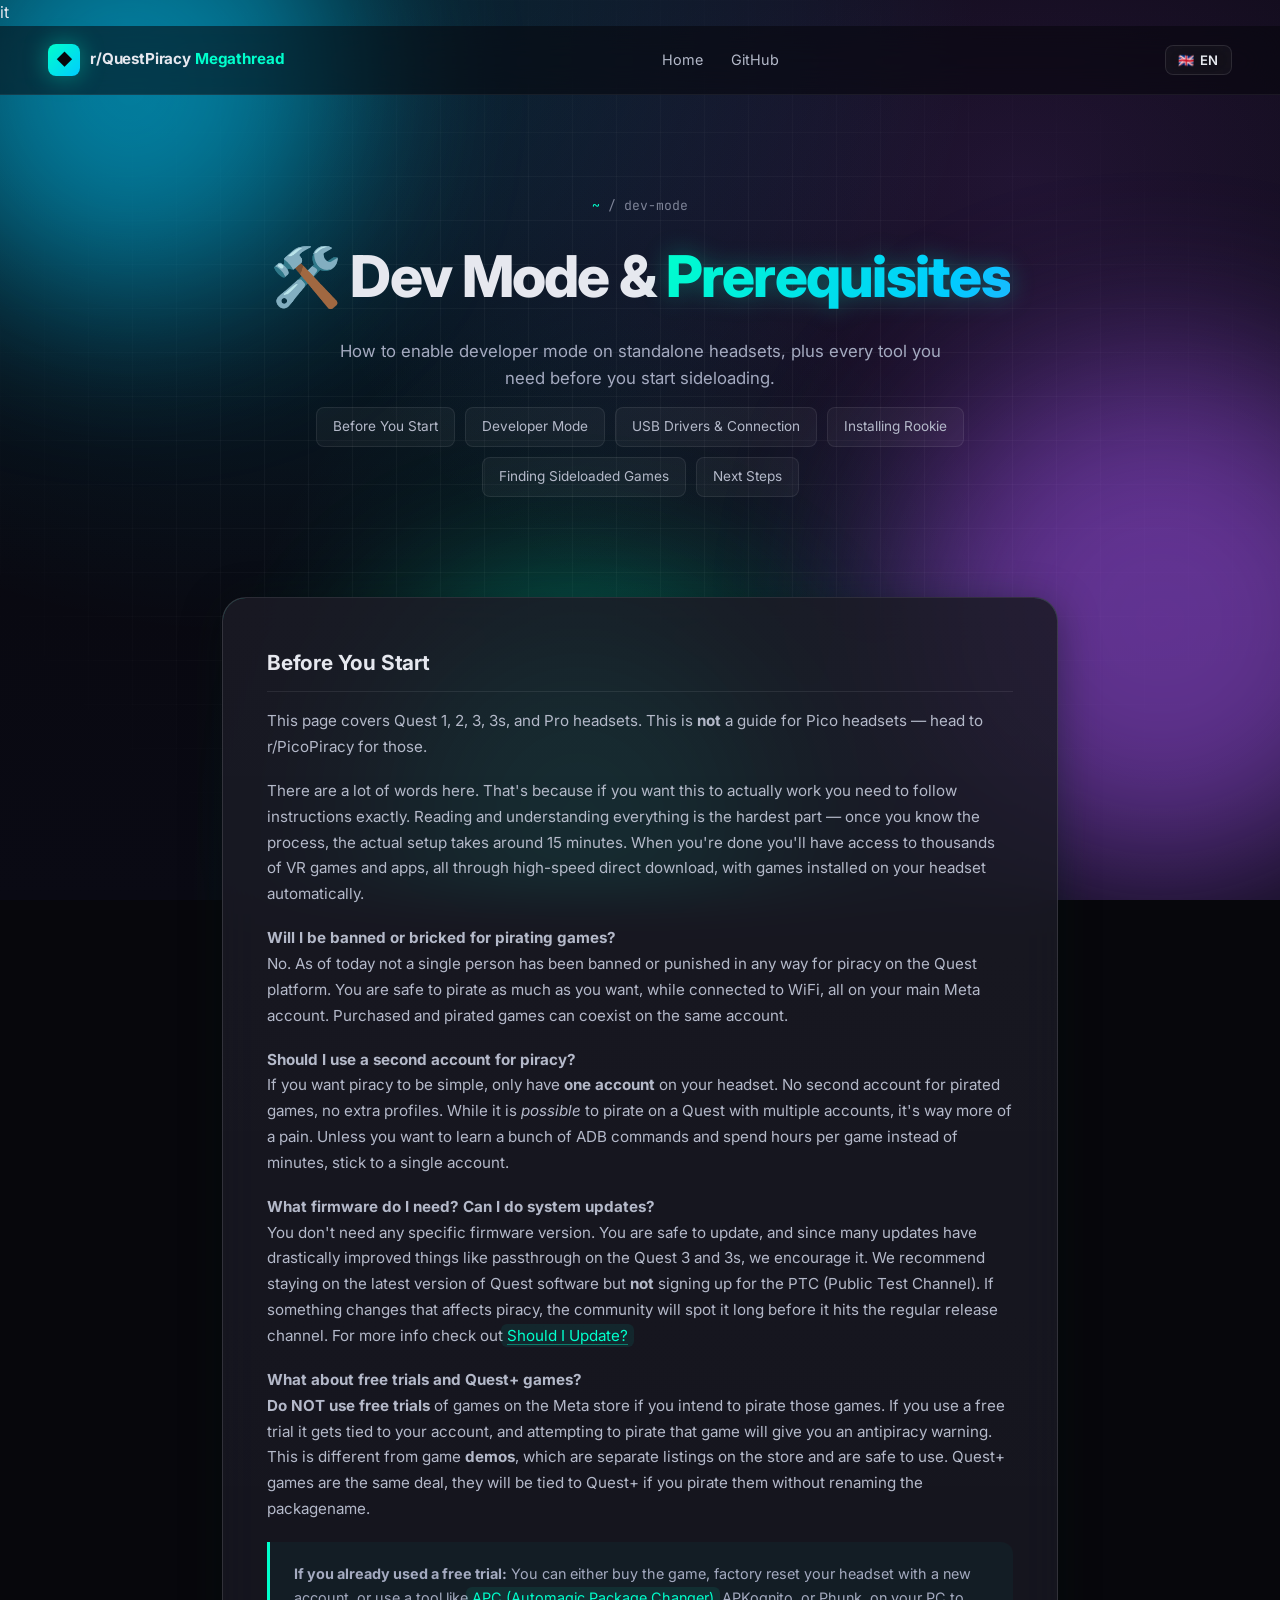
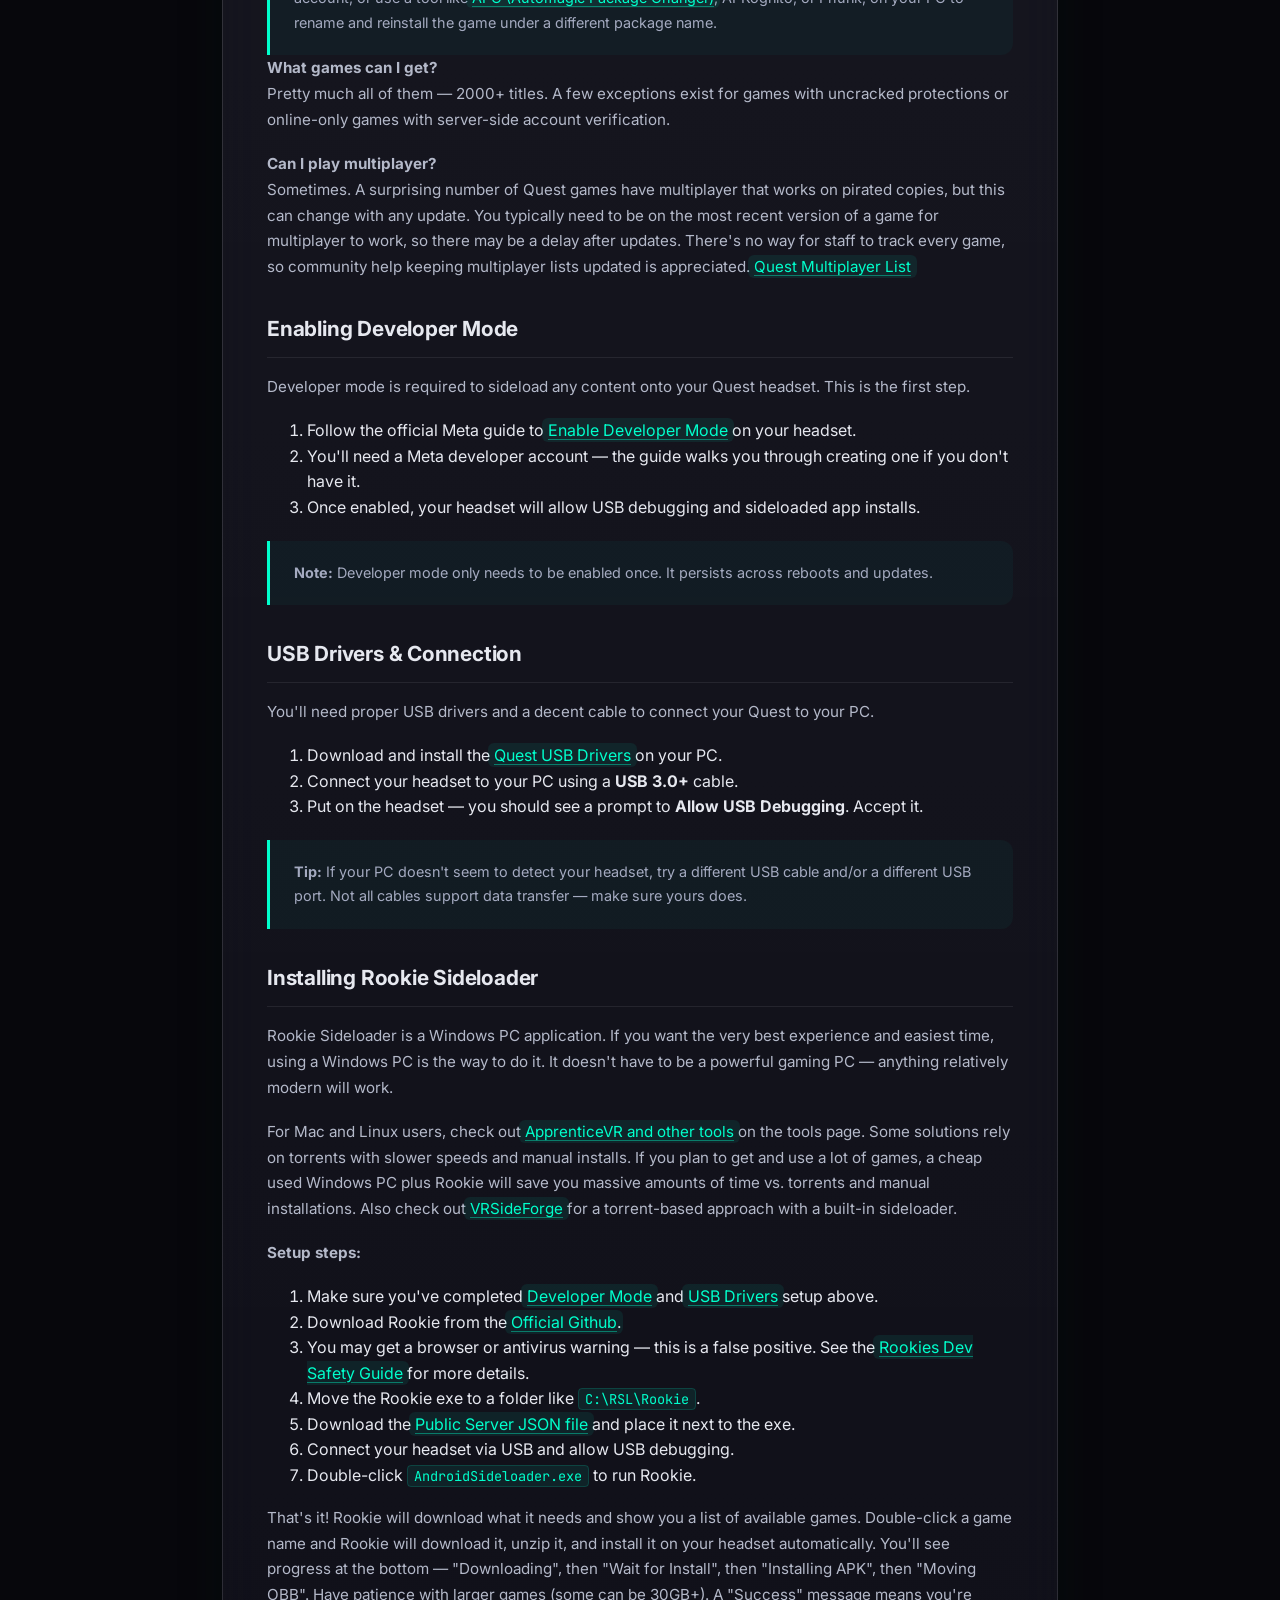
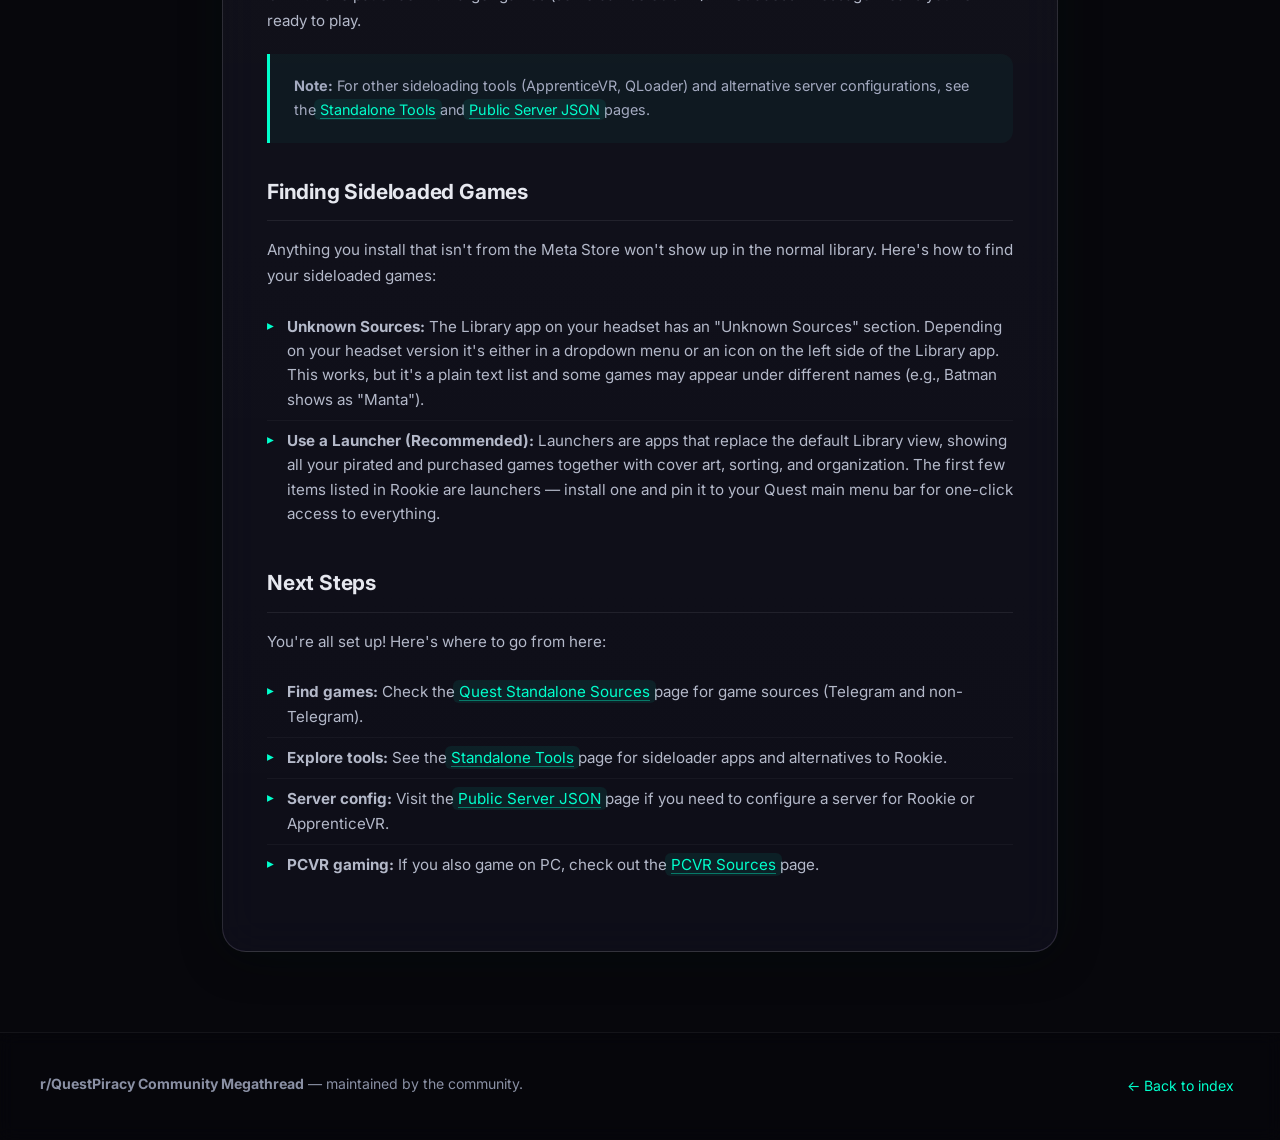
==== commit f6d19956: "Update links and text in dev-mode.html" ====
--- a/pages/dev-mode.html
+++ b/pages/dev-mode.html
@@ -1,4 +1,4 @@
-<!DOCTYPE html>
+it<!DOCTYPE html>
 <html lang="en">
 <head>
     <meta charset="UTF-8">
@@ -64,14 +64,14 @@
             You don't need any specific firmware version. You are safe to update, and since many updates have drastically improved things like passthrough on the Quest 3 and 3s, we encourage it. We recommend staying on the latest version of Quest software but <strong>not</strong> signing up for the PTC (Public Test Channel). If something changes that affects piracy, the community will spot it long before it hits the regular release channel. For more info check out <a href="https://qpmegathread.top/pages/should-i-update.html" target="_blank" rel="noopener noreferrer">Should I Update?</a></p>
 
             <p><strong>What about free trials and Quest+ games?</strong><br>
-            <strong>Do NOT use free trials</strong> of games on the Meta store if you intend to pirate those games. If you use a free trial it gets tied to your account, and attempting to pirate that game will give you an antipiracy warning. This is different from game <strong>demos</strong>, which are separate listings on the store and are safe to use. Quest+ games are generally considered safe &mdash; there's a popup warning but you can usually continue anyway.</p>
+            <strong>Do NOT use free trials</strong> of games on the Meta store if you intend to pirate those games. If you use a free trial it gets tied to your account, and attempting to pirate that game will give you an antipiracy warning. This is different from game <strong>demos</strong>, which are separate listings on the store and are safe to use. Quest+ games are the same deal, they will be tied to Quest+ if you pirate them without renaming the packagename.</p>
 
             <blockquote>
-                <p><strong>If you already used a free trial:</strong> You can either buy the game, factory reset your headset with a new account, or use a tool like <a href="https://github.com/KaladinDMP/AutomagicPackageChanger/" target="_blank" rel="noopener noreferrer">APC (Automagic Package Changer)</a> on your PC to rename and reinstall the game under a different package name.</p>
+                <p><strong>If you already used a free trial:</strong> You can either buy the game, factory reset your headset with a new account, or use a tool like <a href="https://github.com/KaladinDMP/AutomagicPackageChanger/" target="_blank" rel="noopener noreferrer">APC (Automagic Package Changer)</a>, APKognito, or Phunk, on your PC to rename and reinstall the game under a different package name.</p>
             </blockquote>
 
             <p><strong>What games can I get?</strong><br>
-            Pretty much all of them &mdash; around 1,900 titles. A few exceptions exist for games with uncracked protections or online-only games with server-side account verification.</p>
+            Pretty much all of them &mdash; 2000+ titles. A few exceptions exist for games with uncracked protections or online-only games with server-side account verification.</p>
 
             <p><strong>Can I play multiplayer?</strong><br>
             Sometimes. A surprising number of Quest games have multiplayer that works on pirated copies, but this can change with any update. You typically need to be on the most recent version of a game for multiplayer to work, so there may be a delay after updates. There's no way for staff to track every game, so community help keeping multiplayer lists updated is appreciated. <a href="https://docs.google.com/spreadsheets/u/0/d/1U2_TqM6bD13YqswZ2sWdbgW_A6rgM410x56DFm8TFW0/htmlview" target="_blank" rel="noopener">Quest Multiplayer List</a></p>
@@ -120,10 +120,10 @@
 
             <ol>
                 <li>Make sure you've completed <a href="#developer-mode">Developer Mode</a> and <a href="#usb-drivers">USB Drivers</a> setup above.</li>
-                <li>Download Rookie from the <a href="https://github.com/CrazyScamp/Rookie-Sideloader-Setup/raw/main/AndroidSideloader.exe" target="_blank" rel="noopener">Rookie 3.0.1 Setup Guide</a>.</li>
+                <li>Download Rookie from the <a href="https://github.com/nerdunit/androidsideloader/releases/latest" target="_blank" rel="noopener">Official Github</a>.</li>
                 <li>You may get a browser or antivirus warning &mdash; this is a false positive. See the <a href="https://www.reddit.com/r/QuestPiracy/comments/1h94dhs/clarification_regarding_rookies_malware_detection/" target="_blank" rel="noopener">Rookies Dev Safety Guide</a> for more details.</li>
                 <li>Move the Rookie exe to a folder like <code>C:\RSL\Rookie</code>.</li>
-                <li>Download the <a href="https://github.com/CrazyScamp/Rookie-3.0.1-Setup/releases/download/Rookie/vrp-public.json" target="_blank" rel="noopener">Public Server JSON file</a> and place it next to the exe.</li>
+                <li>Download the <a href="https://github.com/CrazyScamp/Rookie-3.2-Setup/releases/download/public.json/public.json" target="_blank" rel="noopener">Public Server JSON file</a> and place it next to the exe.</li>
                 <li>Connect your headset via USB and allow USB debugging.</li>
                 <li>Double-click <code>AndroidSideloader.exe</code> to run Rookie.</li>
             </ol>
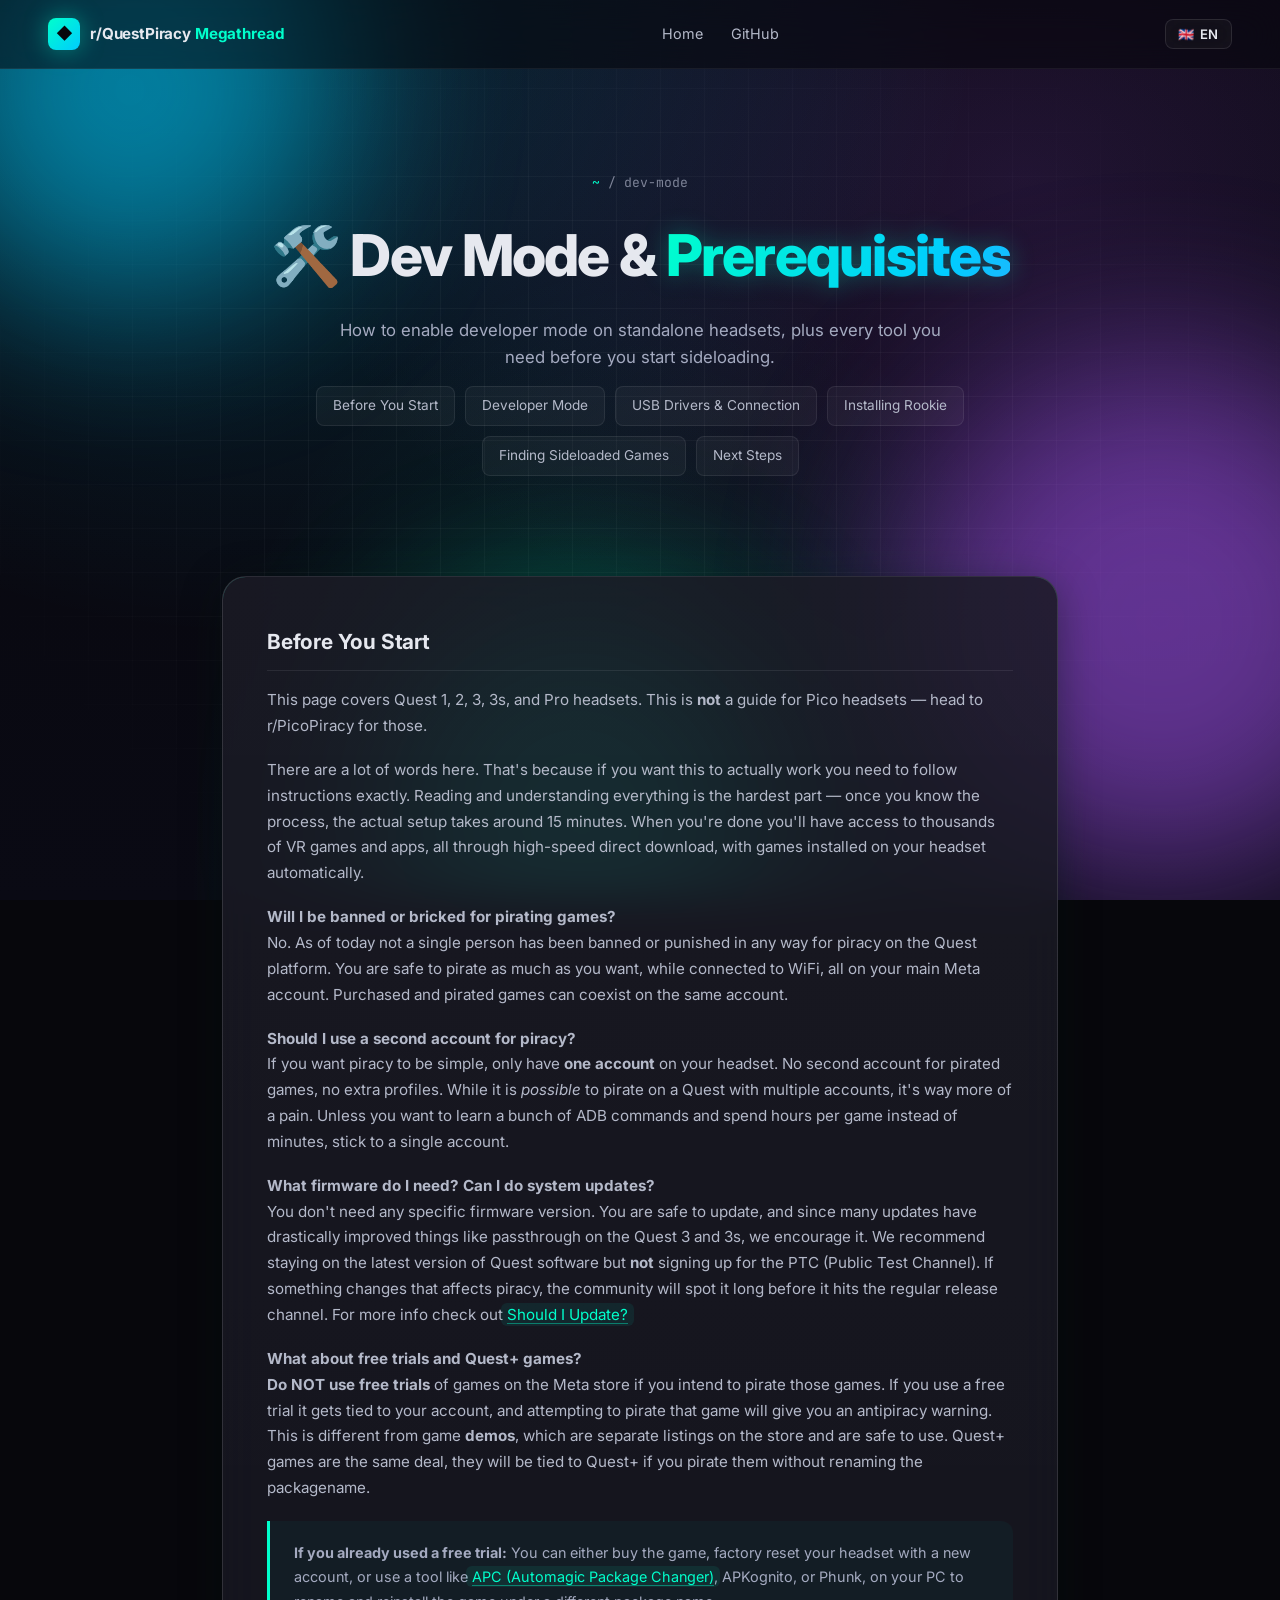
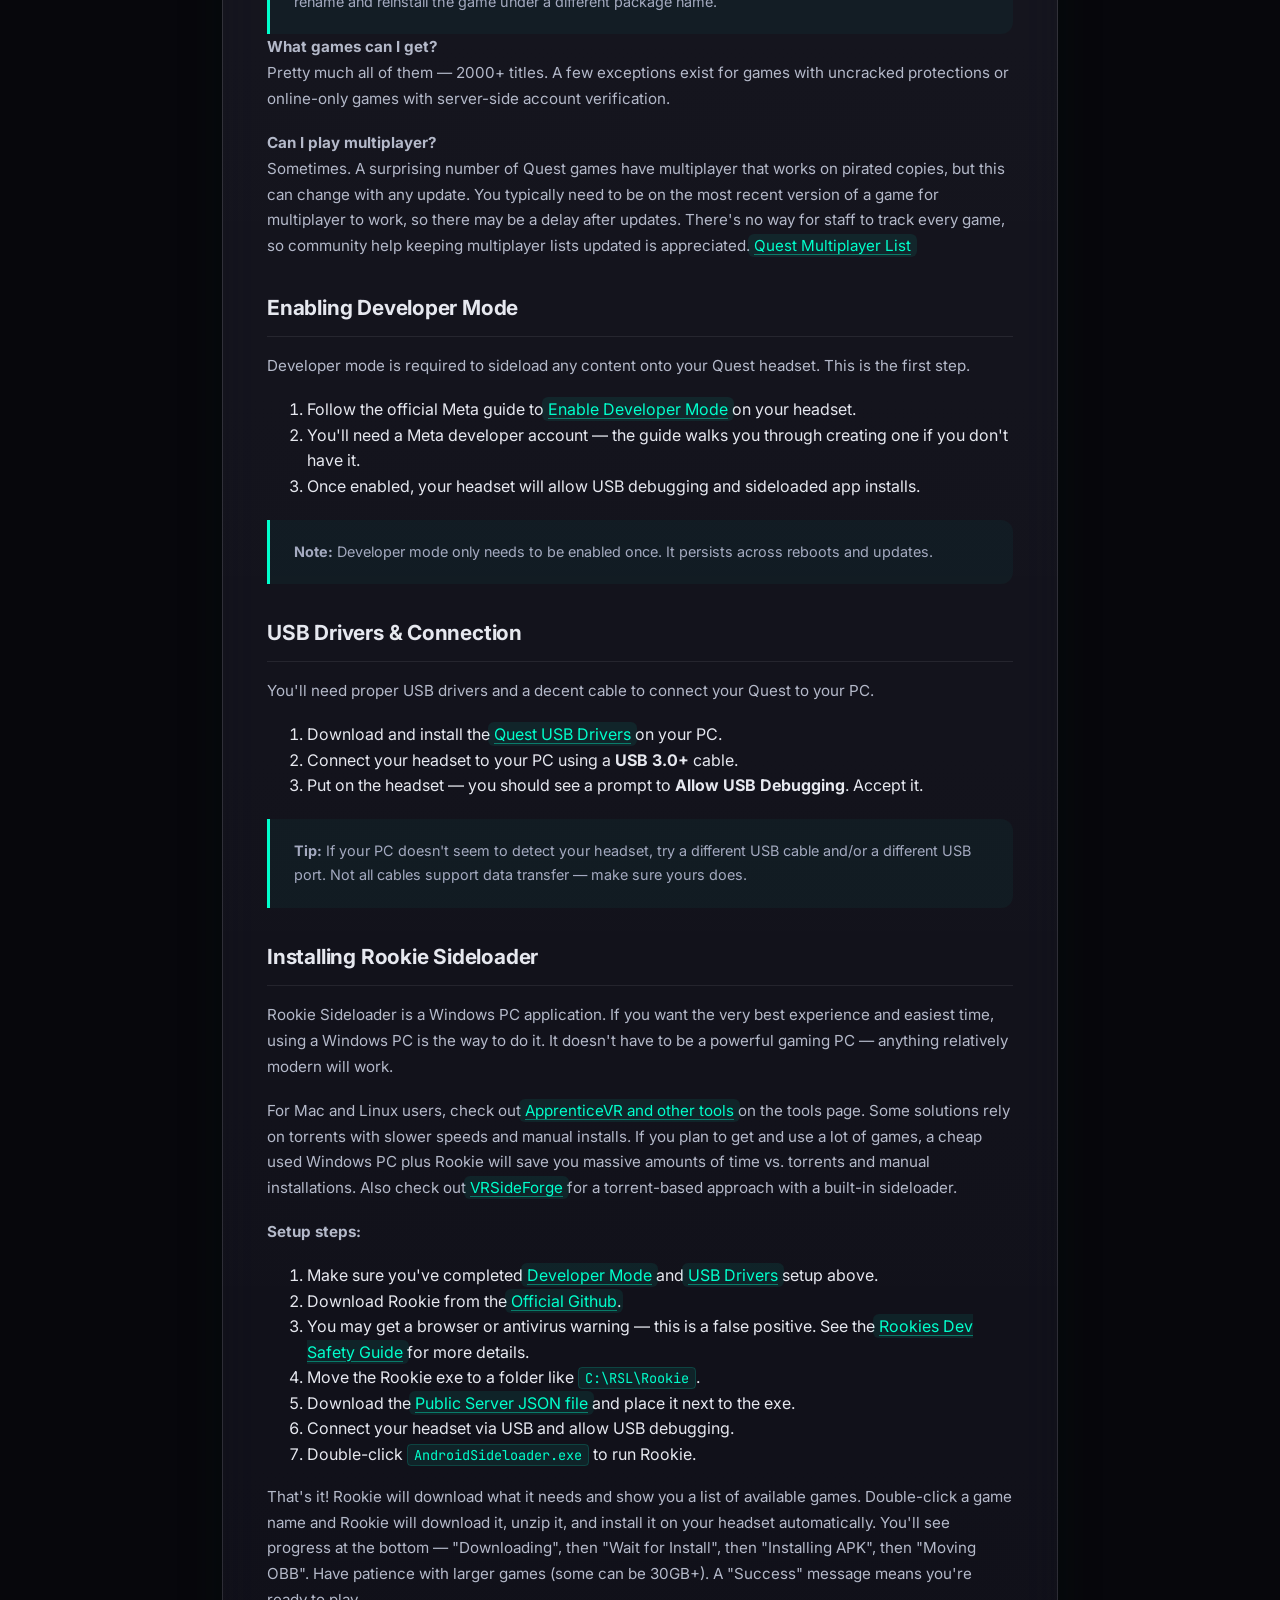
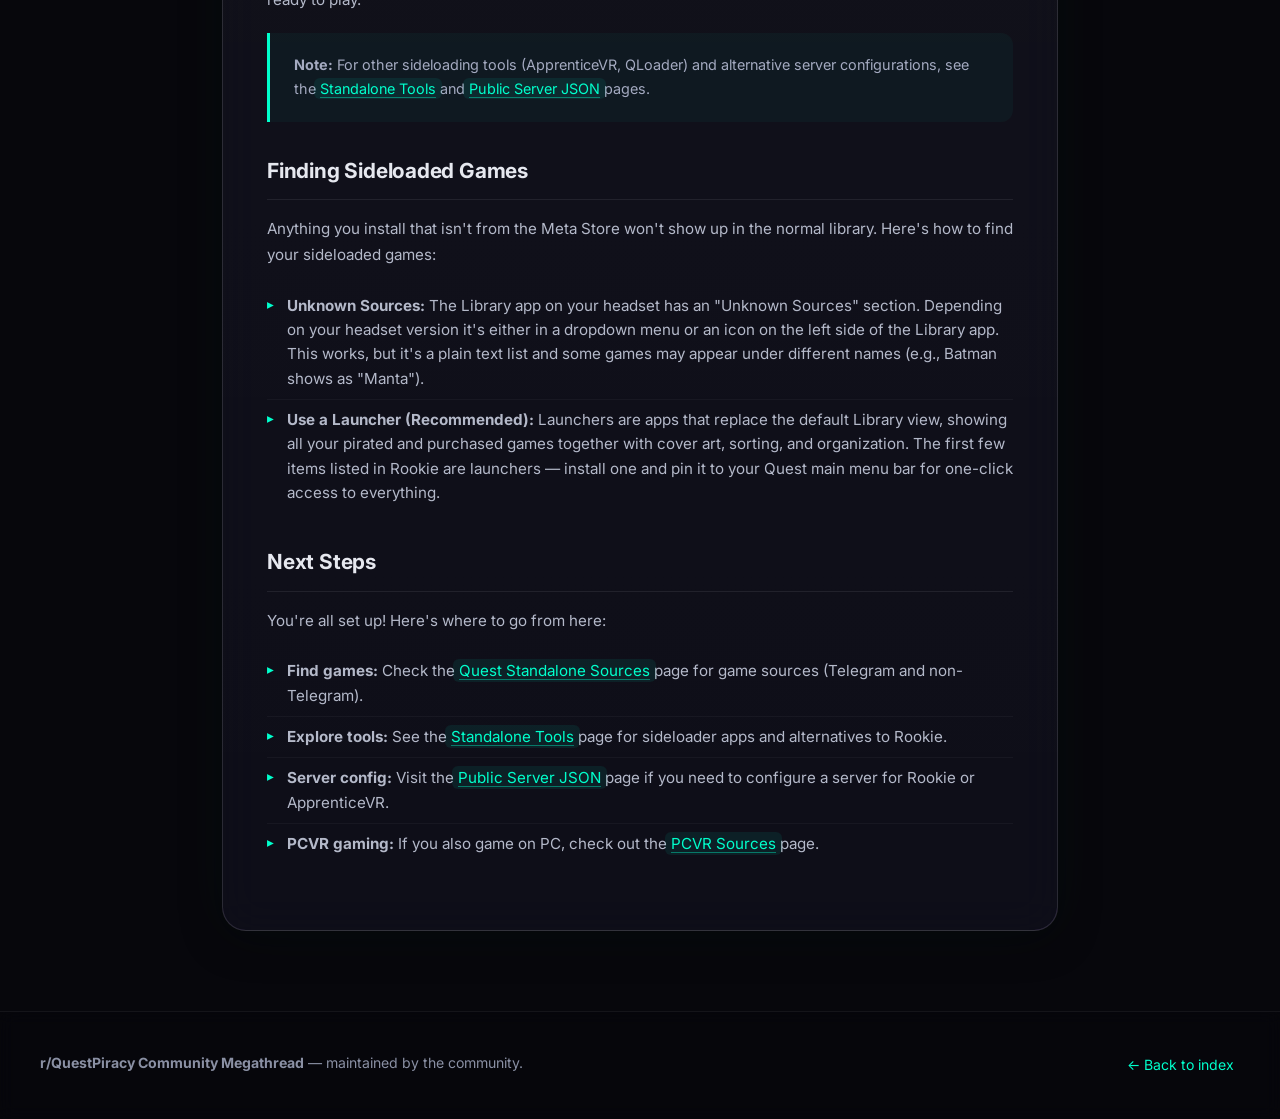
==== commit d6237a1c: "Merge pull request #51 from KaladinDMP/KaladinDMP-patch-1 Kaladin dmp patch 1" ====
--- a/pages/dev-mode.html
+++ b/pages/dev-mode.html
@@ -1,4 +1,4 @@
-it<!DOCTYPE html>
+<!DOCTYPE html>
 <html lang="en">
 <head>
     <meta charset="UTF-8">
